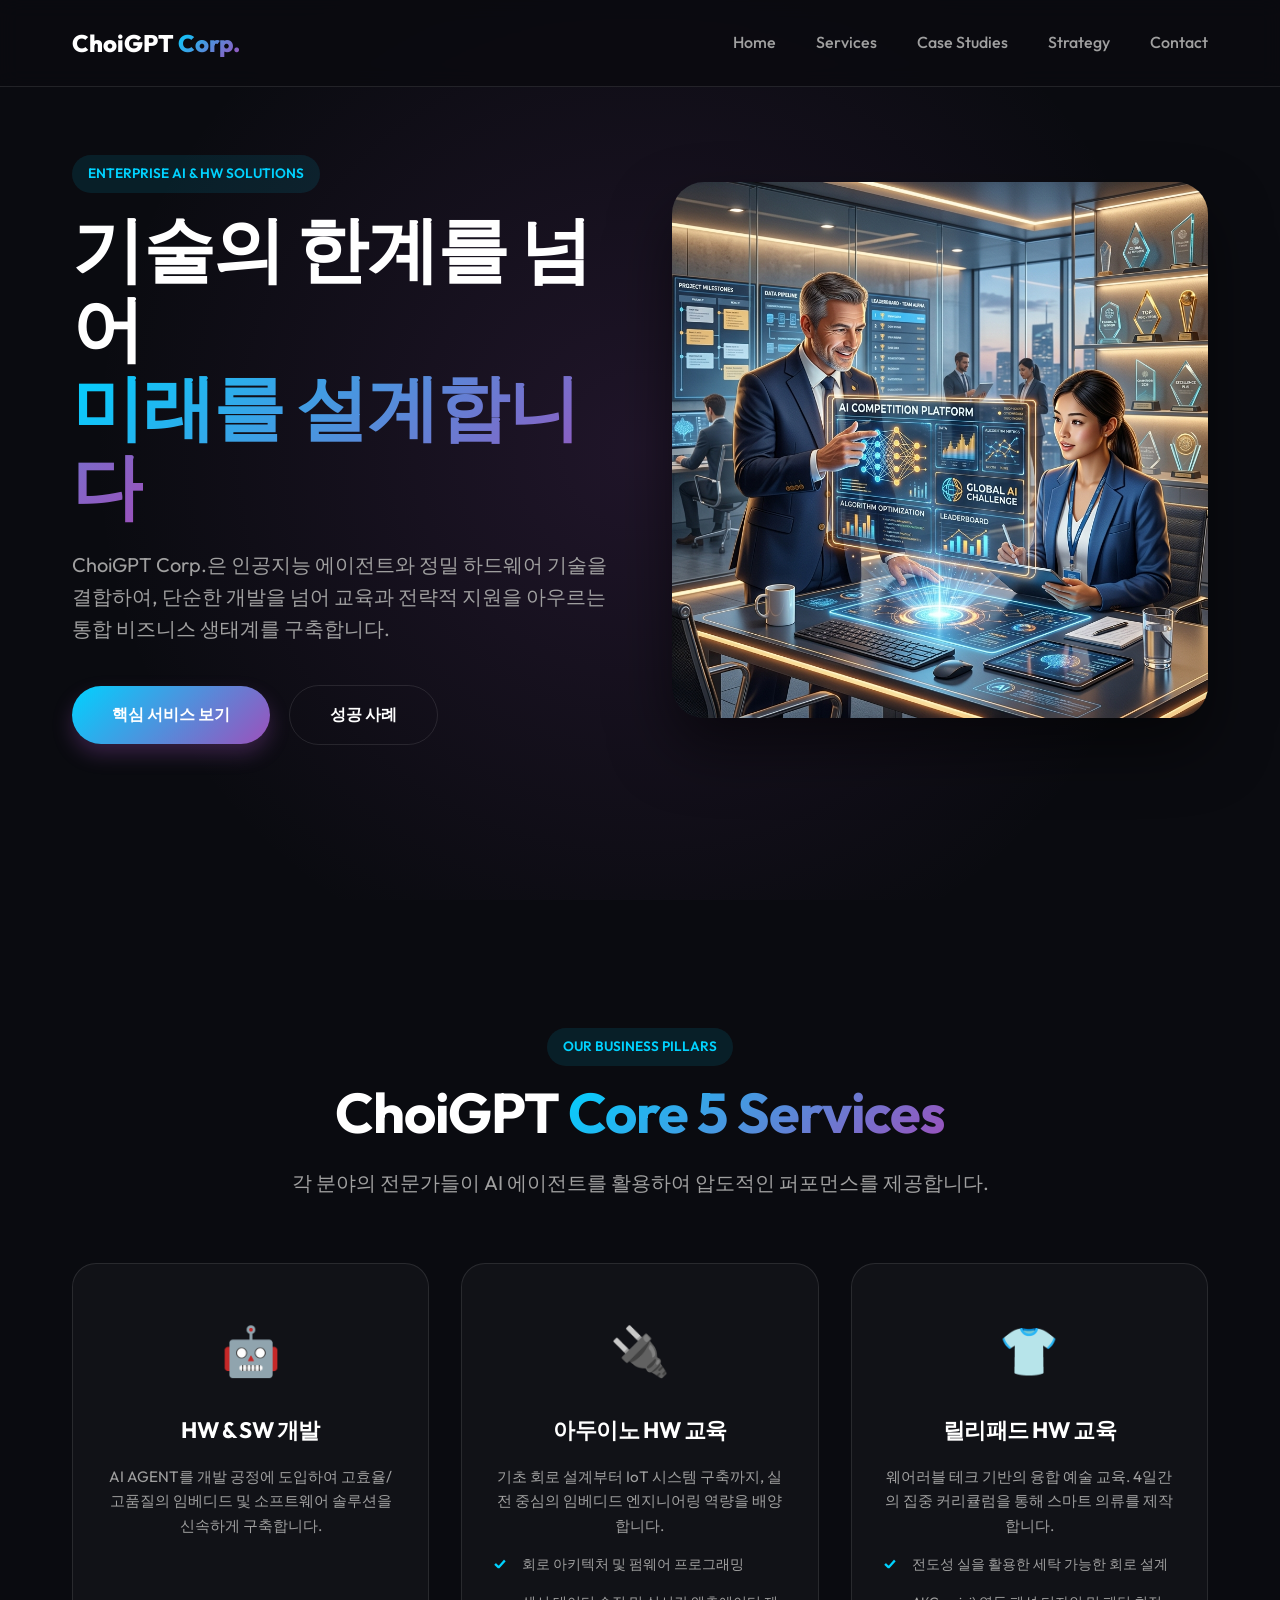
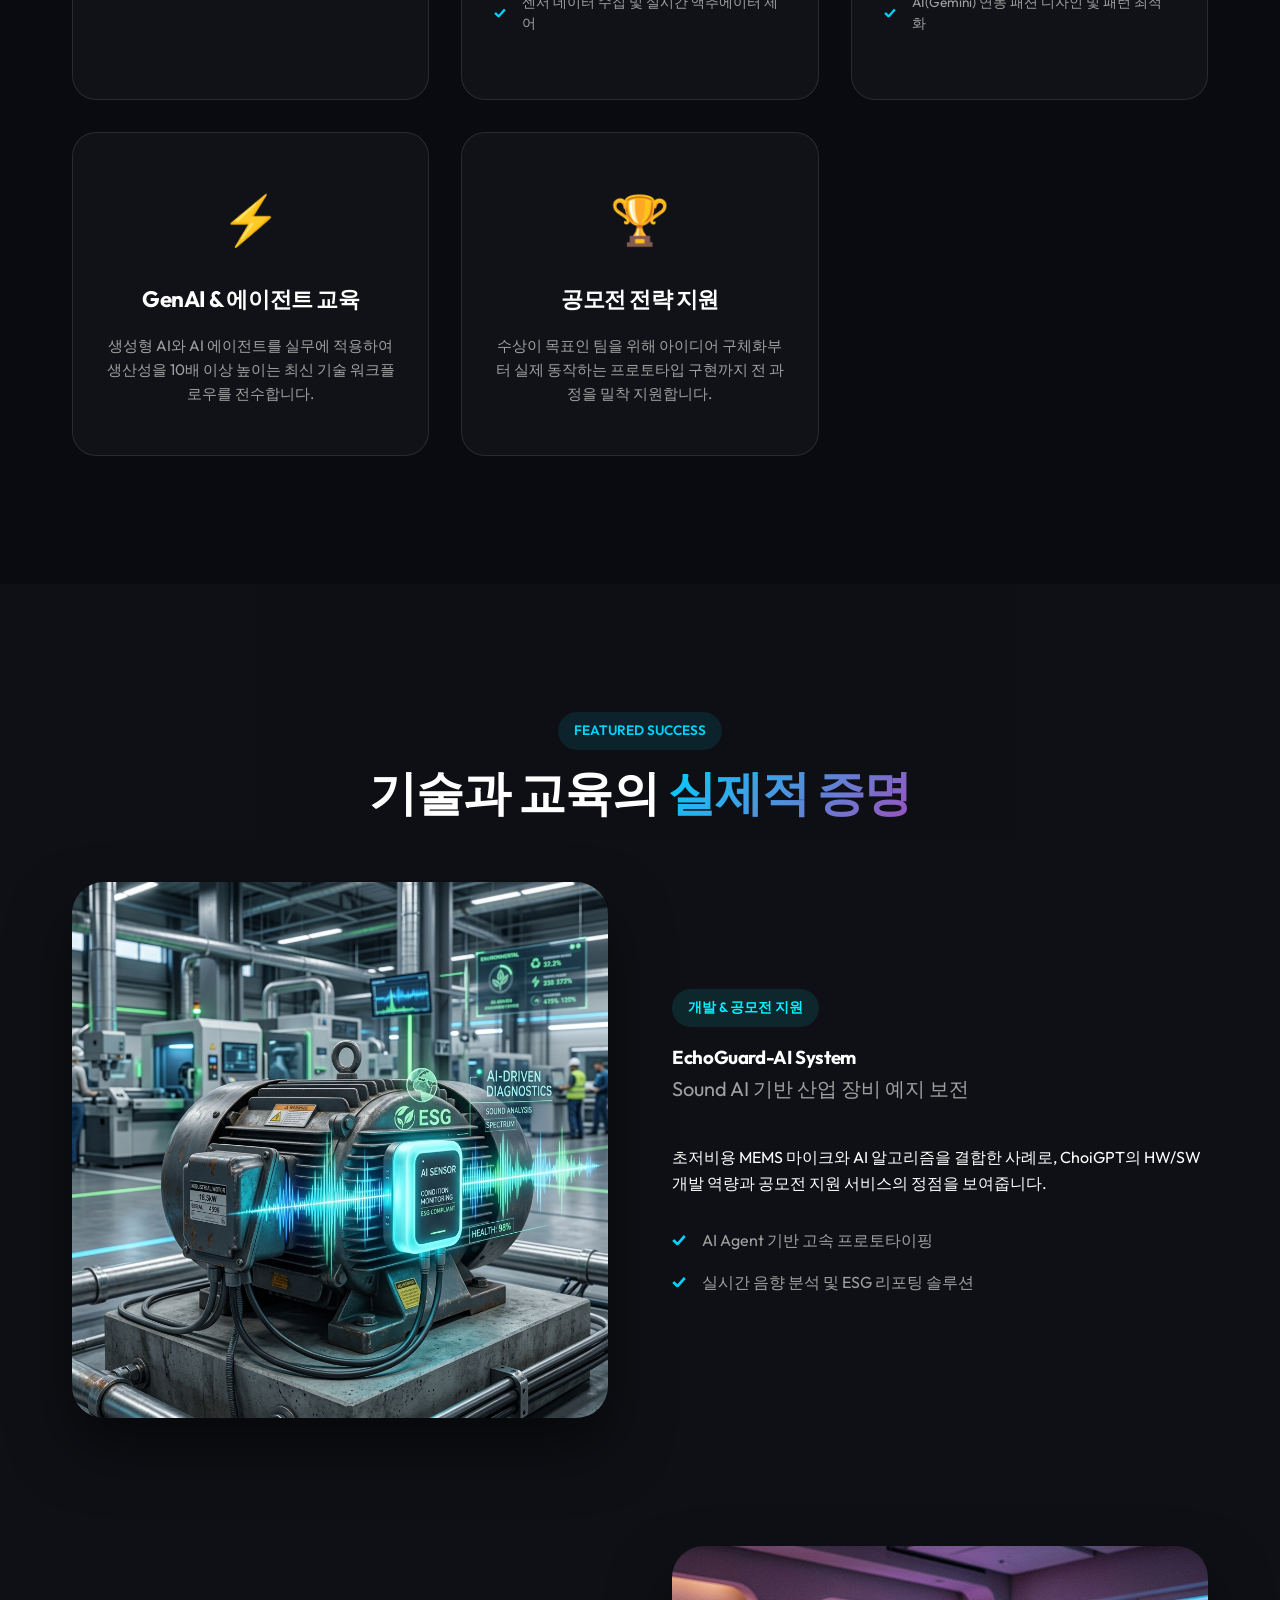
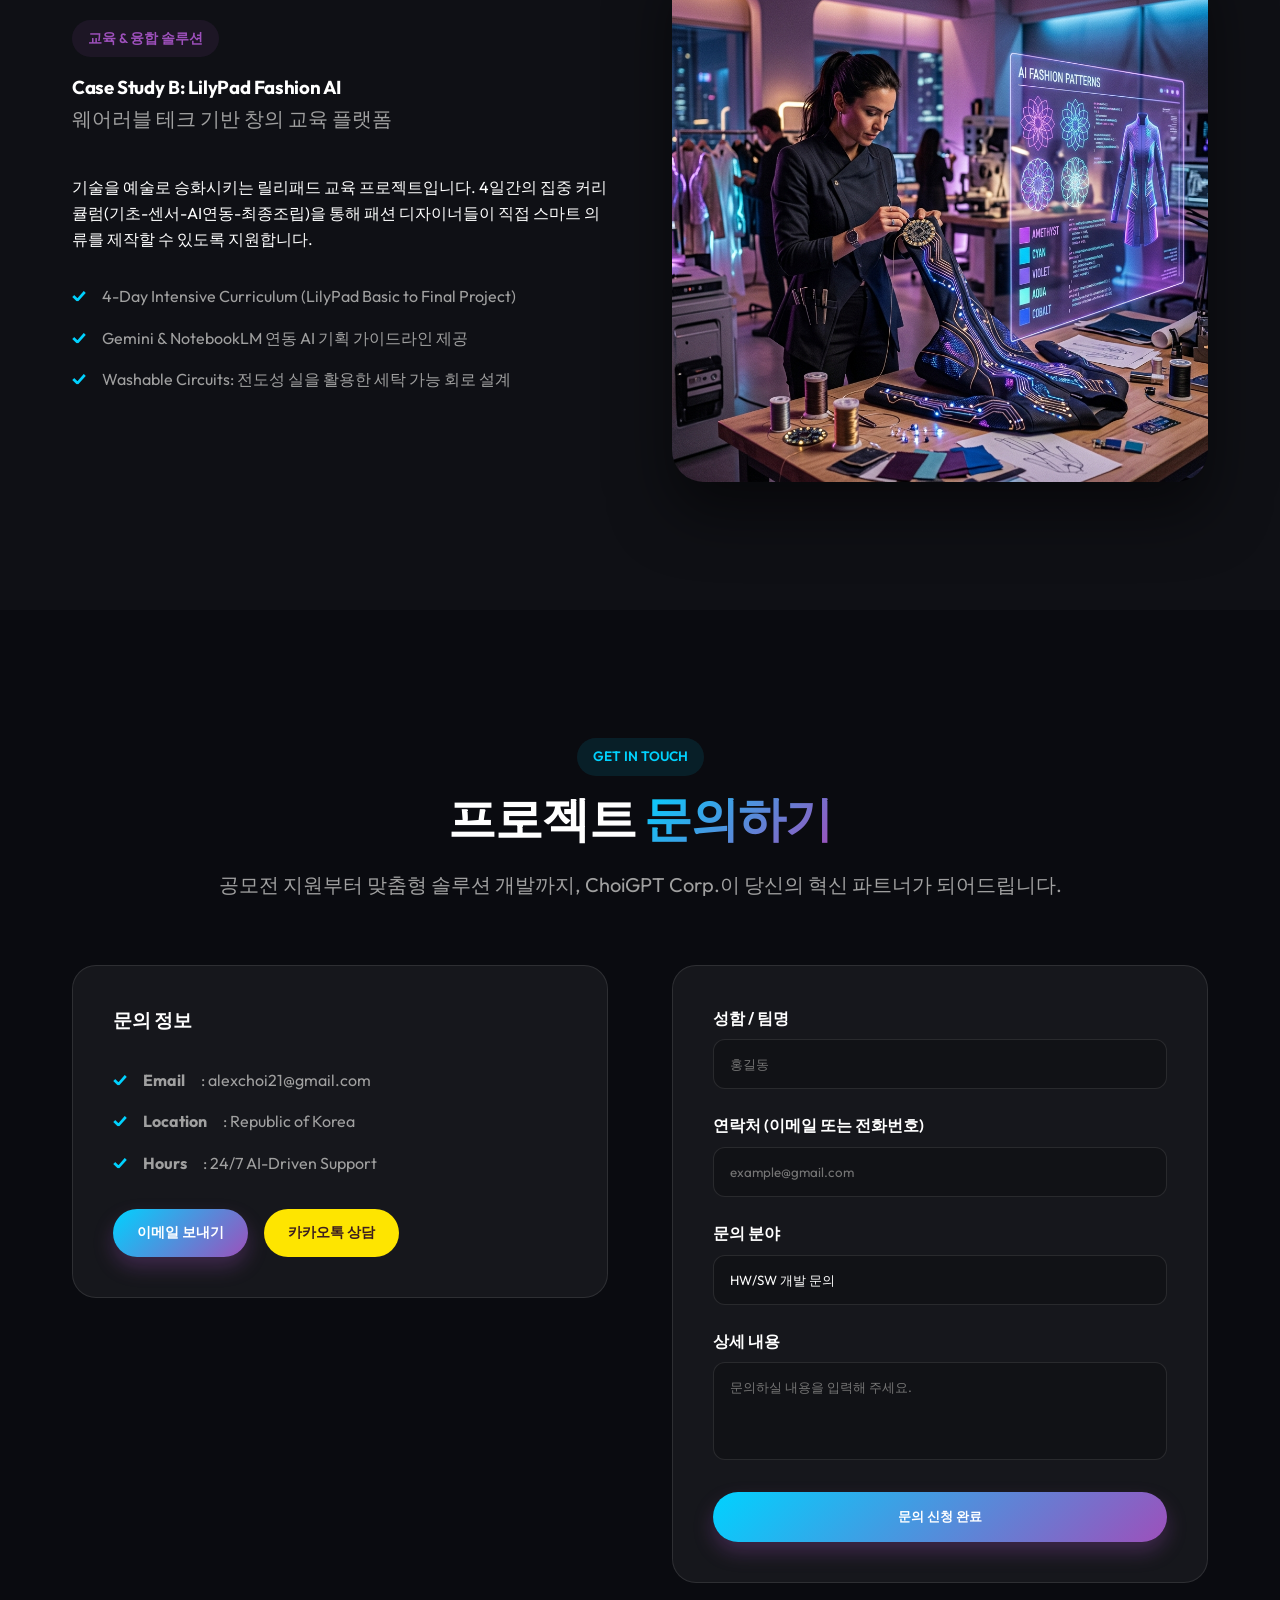
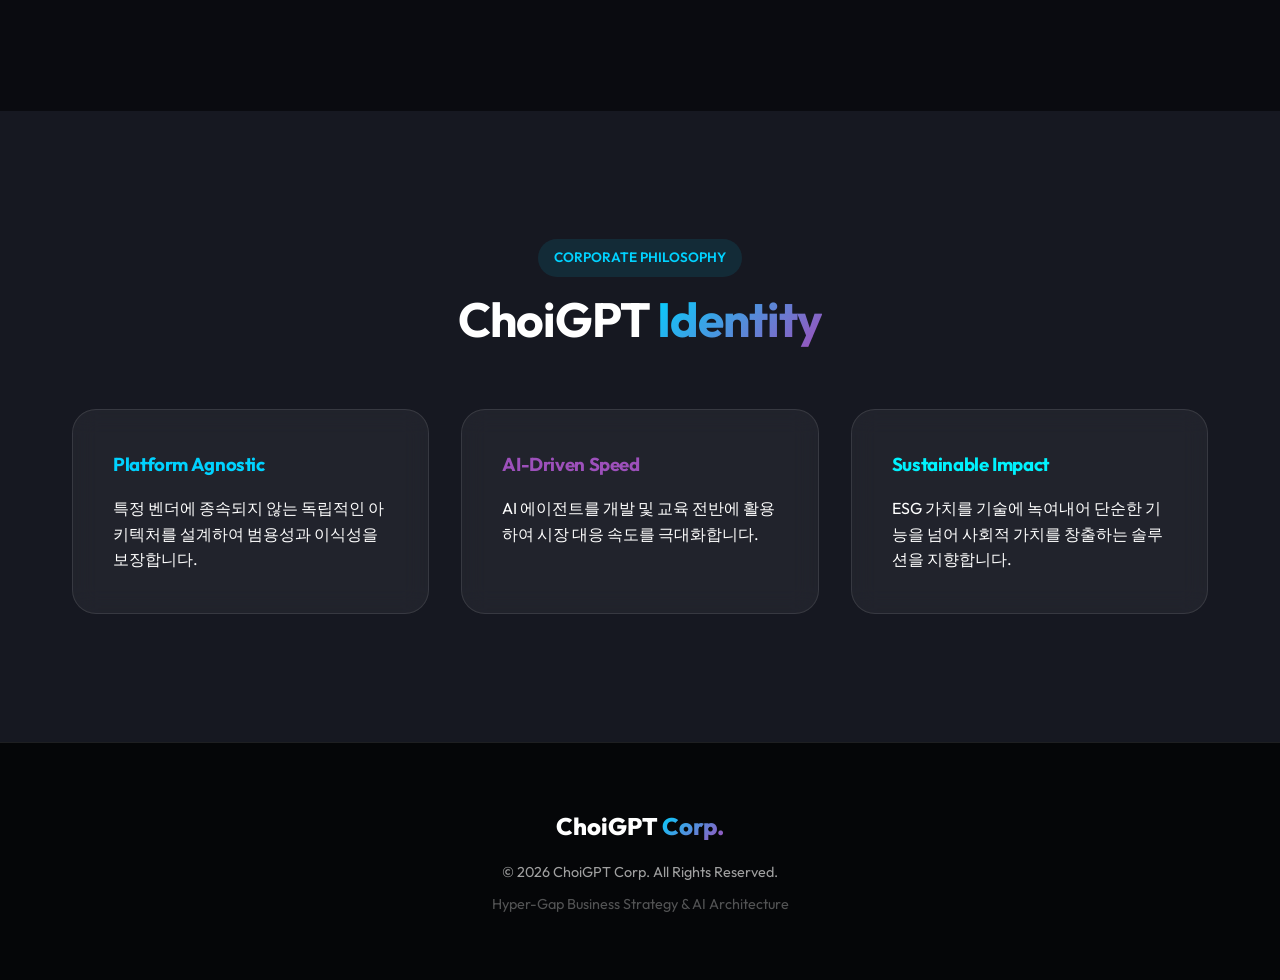
==== index.html @ 4d6caff8 "Add Contact & Inquiry section and form handling" ====
<!DOCTYPE html>
<html lang="ko">
<head>
    <meta charset="UTF-8">
    <meta name="viewport" content="width=device-width, initial-scale=1.0">
    <title>ChoiGPT Corp. | Future-Proof AI & HW Solutions</title>
    <meta name="description" content="HW/SW 개발, AI 교육, 공모전 지원까지. ChoiGPT Corp.은 AI 에이전트와 하드웨어 기술의 융합을 통해 차세대 비즈니스 솔루션을 제공합니다.">
    
    <!-- Fonts -->
    <link rel="preconnect" href="https://fonts.googleapis.com">
    <link rel="preconnect" href="https://fonts.gstatic.com" crossorigin>
    <link href="https://fonts.googleapis.com/css2?family=Inter:wght@400;600&family=Outfit:wght@400;700;800&display=swap" rel="stylesheet">
    
    <link rel="stylesheet" href="style.css">
    <style>
        /* Service Grid Overrides */
        .service-grid-5 {
            display: grid;
            grid-template-columns: repeat(3, 1fr);
            gap: 2rem;
            margin-top: 4rem;
        }
        .service-grid-5 .service-item:nth-child(4),
        .service-grid-5 .service-item:nth-child(5) {
            grid-column: span 1.5; /* Centers the last two if 3 columns */
        }
        
        @media (max-width: 968px) {
            .service-grid-5 {
                grid-template-columns: 1fr;
            }
            .service-grid-5 .service-item:nth-child(4),
            .service-grid-5 .service-item:nth-child(5) {
                grid-column: span 1;
            }
        }

        .service-item {
            position: relative;
            padding: 3rem 2rem;
            background: rgba(255, 255, 255, 0.03);
            border-radius: 24px;
            border: 1px solid var(--glass-border);
            text-align: center;
            transition: var(--transition-smooth);
            overflow: hidden;
        }

        .service-item::before {
            content: '';
            position: absolute;
            top: 0; left: 0; width: 100%; height: 100%;
            background: var(--gradient-primary);
            opacity: 0;
            transition: var(--transition-smooth);
            z-index: -1;
        }

        .service-item:hover {
            transform: translateY(-10px);
            border-color: var(--accent-blue);
        }
        
        .service-item:hover::before {
            opacity: 0.05;
        }

        .service-icon {
            font-size: 3rem;
            margin-bottom: 1.5rem;
            display: block;
        }

        .service-item h3 {
            font-size: 1.4rem;
            margin-bottom: 1rem;
            color: var(--text-main);
        }

        .service-item p {
            color: var(--text-muted);
            font-size: 0.95rem;
            line-height: 1.6;
        }
    </style>
</head>
<body>

    <nav>
        <div class="container">
            <a href="#" class="logo">ChoiGPT <span class="gradient-text">Corp.</span></a>
            <div class="nav-links">
                <a href="#hero">Home</a>
                <a href="#services">Services</a>
                <a href="#portfolio">Case Studies</a>
                <a href="#strategy">Strategy</a>
                <a href="#contact">Contact</a>
            </div>
        </div>
    </nav>

    <main>
        <!-- Hero Section -->
        <section id="hero">
            <div class="container project-grid">
                <div class="hero-content animate-up">
                    <span class="section-tag">Enterprise AI & HW Solutions</span>
                    <h1 class="hero-title">기술의 한계를 넘어<br><span class="gradient-text">미래를 설계합니다</span></h1>
                    <p class="hero-subtitle">ChoiGPT Corp.은 인공지능 에이전트와 정밀 하드웨어 기술을 결합하여, 단순한 개발을 넘어 교육과 전략적 지원을 아우르는 통합 비즈니스 생태계를 구축합니다.</p>
                    <div class="hero-actions">
                        <a href="#services" class="cta-button">핵심 서비스 보기</a>
                        <a href="#portfolio" class="cta-button" style="background: transparent; border: 1px solid var(--glass-border); box-shadow: none; margin-left: 1rem;">성공 사례</a>
                    </div>
                </div>
                <div class="project-image-container animate-up" style="animation-delay: 0.2s;">
                    <img src="service_hero.png" alt="ChoiGPT Corp. Innovation" class="project-image">
                </div>
            </div>
        </section>

        <!-- 5 Core Services Section -->
        <section id="services">
            <div class="container" style="text-align: center;">
                <span class="section-tag">Our Business Pillars</span>
                <h2 class="hero-title" style="font-size: 3.5rem;">ChoiGPT <span class="gradient-text">Core 5 Services</span></h2>
                <p class="hero-subtitle" style="margin-top: 1rem;">각 분야의 전문가들이 AI 에이전트를 활용하여 압도적인 퍼포먼스를 제공합니다.</p>
                
                <div class="service-grid-5">
                    <!-- Service 1 -->
                    <div class="service-item">
                        <span class="service-icon">🤖</span>
                        <h3>HW & SW 개발</h3>
                        <p>AI AGENT를 개발 공정에 도입하여 고효율/고품질의 임베디드 및 소프트웨어 솔루션을 신속하게 구축합니다.</p>
                    </div>
                    <!-- Service 2 -->
                    <div class="service-item">
                        <span class="service-icon">🔌</span>
                        <h3>아두이노 HW 교육</h3>
                        <p>기초 회로 설계부터 IoT 시스템 구축까지, 실전 중심의 임베디드 엔지니어링 역량을 배양합니다.</p>
                        <ul class="feature-list" style="font-size: 0.85rem; text-align: left; margin-top: 1rem;">
                            <li>회로 아키텍처 및 펌웨어 프로그래밍</li>
                            <li>센서 데이터 수집 및 실시간 액추에이터 제어</li>
                        </ul>
                    </div>
                    <!-- Service 3 -->
                    <div class="service-item">
                        <span class="service-icon">👕</span>
                        <h3>릴리패드 HW 교육</h3>
                        <p>웨어러블 테크 기반의 융합 예술 교육. 4일간의 집중 커리큘럼을 통해 스마트 의류를 제작합니다.</p>
                        <ul class="feature-list" style="font-size: 0.85rem; text-align: left; margin-top: 1rem;">
                            <li>전도성 실을 활용한 세탁 가능한 회로 설계</li>
                            <li>AI(Gemini) 연동 패션 디자인 및 패턴 최적화</li>
                        </ul>
                    </div>
                    <!-- Service 4 -->
                    <div class="service-item">
                        <span class="service-icon">⚡</span>
                        <h3>GenAI & 에이전트 교육</h3>
                        <p>생성형 AI와 AI 에이전트를 실무에 적용하여 생산성을 10배 이상 높이는 최신 기술 워크플로우를 전수합니다.</p>
                    </div>
                    <!-- Service 5 -->
                    <div class="service-item">
                        <span class="service-icon">🏆</span>
                        <h3>공모전 전략 지원</h3>
                        <p>수상이 목표인 팀을 위해 아이디어 구체화부터 실제 동작하는 프로토타입 구현까지 전 과정을 밀착 지원합니다.</p>
                    </div>
                </div>
            </div>
        </section>

        <!-- Case Studies -->
        <section id="portfolio" style="background: rgba(255,255,255,0.02);">
            <div class="container">
                <div style="text-align: center; margin-bottom: 4rem;">
                    <span class="section-tag">Featured Success</span>
                    <h2 class="hero-title" style="font-size: 3rem;">기술과 교육의 <span class="gradient-text">실제적 증명</span></h2>
                </div>

                <!-- Case 1: EchoGuard-AI -->
                <div class="project-grid" style="margin-bottom: 8rem;">
                    <div class="project-image-container">
                        <img src="echoguard.png" alt="EchoGuard-AI" class="project-image">
                    </div>
                    <div class="project-content">
                        <span class="section-tag" style="background: rgba(0, 242, 254, 0.1); color: var(--accent-green);">개발 & 공모전 지원</span>
                        <h3>EchoGuard-AI System</h3>
                        <p class="hero-subtitle">Sound AI 기반 산업 장비 예지 보전</p>
                        <p>초저비용 MEMS 마이크와 AI 알고리즘을 결합한 사례로, ChoiGPT의 HW/SW 개발 역량과 공모전 지원 서비스의 정점을 보여줍니다.</p>
                        <ul class="feature-list">
                            <li>AI Agent 기반 고속 프로토타이핑</li>
                            <li>실시간 음향 분석 및 ESG 리포팅 솔루션</li>
                        </ul>
                    </div>
                </div>

                <!-- Case 2: LilyPad Fashion AI -->
                <div class="project-grid">
                    <div class="project-content">
                        <span class="section-tag" style="background: rgba(157, 80, 187, 0.1); color: var(--accent-purple);">교육 & 융합 솔루션</span>
                        <h3>Case Study B: LilyPad Fashion AI</h3>
                        <p class="hero-subtitle">웨어러블 테크 기반 창의 교육 플랫폼</p>
                        <p>기술을 예술로 승화시키는 릴리패드 교육 프로젝트입니다. 4일간의 집중 커리큘럼(기초-센서-AI연동-최종조립)을 통해 패션 디자이너들이 직접 스마트 의류를 제작할 수 있도록 지원합니다.</p>
                        <ul class="feature-list">
                            <li>4-Day Intensive Curriculum (LilyPad Basic to Final Project)</li>
                            <li>Gemini & NotebookLM 연동 AI 기획 가이드라인 제공</li>
                            <li>Washable Circuits: 전도성 실을 활용한 세탁 가능 회로 설계</li>
                        </ul>
                    </div>
                    <div class="project-image-container">
                        <img src="lilypad.png" alt="LilyPad Fashion AI" class="project-image">
                    </div>
                </div>
            </div>
        </section>

        <!-- Contact Section -->
        <section id="contact">
            <div class="container">
                <div style="text-align: center; margin-bottom: 4rem;">
                    <span class="section-tag">Get In Touch</span>
                    <h2 class="hero-title" style="font-size: 3rem;">프로젝트 <span class="gradient-text">문의하기</span></h2>
                    <p class="hero-subtitle">공모전 지원부터 맞춤형 솔루션 개발까지, ChoiGPT Corp.이 당신의 혁신 파트너가 되어드립니다.</p>
                </div>

                <div class="project-grid" style="align-items: start;">
                    <div class="glass-card">
                        <h3 style="margin-bottom: 2rem;">문의 정보</h3>
                        <ul class="feature-list" style="margin-top: 0;">
                            <li><strong>Email</strong>: alexchoi21@gmail.com</li>
                            <li><strong>Location</strong>: Republic of Korea</li>
                            <li><strong>Hours</strong>: 24/7 AI-Driven Support</li>
                        </ul>
                        <div style="margin-top: 2rem; display: flex; gap: 1rem; flex-wrap: wrap;">
                            <a href="mailto:alexchoi21@gmail.com" class="cta-button" style="padding: 0.8rem 1.5rem; font-size: 0.9rem;">이메일 보내기</a>
                            <a href="https://open.kakao.com/o/sChoiGPT" target="_blank" class="cta-button" style="padding: 0.8rem 1.5rem; font-size: 0.9rem; background: #fee500; color: #3c1e1e; box-shadow: none;">카카오톡 상담</a>
                        </div>
                    </div>

                    <div class="glass-card">
                        <form id="inquiry-form">
                            <div style="margin-bottom: 1.5rem;">
                                <label style="display: block; margin-bottom: 0.5rem; font-weight: 600;">성함 / 팀명</label>
                                <input type="text" placeholder="홍길동" style="width: 100%; padding: 1rem; border-radius: 12px; border: 1px solid var(--glass-border); background: rgba(0,0,0,0.2); color: white; outline: none;" required>
                            </div>
                            <div style="margin-bottom: 1.5rem;">
                                <label style="display: block; margin-bottom: 0.5rem; font-weight: 600;">연락처 (이메일 또는 전화번호)</label>
                                <input type="text" placeholder="example@gmail.com" style="width: 100%; padding: 1rem; border-radius: 12px; border: 1px solid var(--glass-border); background: rgba(0,0,0,0.2); color: white; outline: none;" required>
                            </div>
                            <div style="margin-bottom: 1.5rem;">
                                <label style="display: block; margin-bottom: 0.5rem; font-weight: 600;">문의 분야</label>
                                <select style="width: 100%; padding: 1rem; border-radius: 12px; border: 1px solid var(--glass-border); background: rgba(0,0,0,0.2); color: white; outline: none; appearance: none;">
                                    <option value="dev">HW/SW 개발 문의</option>
                                    <option value="edu">교육 프로그램 문의</option>
                                    <option value="contest">공모전 전략 지원 문의</option>
                                    <option value="other">기타 비즈니스 협업</option>
                                </select>
                            </div>
                            <div style="margin-bottom: 1.5rem;">
                                <label style="display: block; margin-bottom: 0.5rem; font-weight: 600;">상세 내용</label>
                                <textarea rows="4" placeholder="문의하실 내용을 입력해 주세요." style="width: 100%; padding: 1rem; border-radius: 12px; border: 1px solid var(--glass-border); background: rgba(0,0,0,0.2); color: white; outline: none; resize: none;" required></textarea>
                            </div>
                            <button type="submit" class="cta-button" style="width: 100%; border: none; cursor: pointer;">문의 신청 완료</button>
                        </form>
                        <div id="form-success" style="display: none; text-align: center; padding: 2rem;">
                            <h3 class="gradient-text">문의가 성공적으로 전달되었습니다!</h3>
                            <p style="margin-top: 1rem;">ChoiGPT 전략팀에서 신속하게 검토 후 연락드리겠습니다.</p>
                        </div>
                    </div>
                </div>
            </div>
        </section>

        <!-- Strategy Section -->
        <section id="strategy">
            <div class="container">
                <div style="text-align: center; margin-bottom: 4rem;">
                    <span class="section-tag">Corporate Philosophy</span>
                    <h2 class="hero-title" style="font-size: 3rem;">ChoiGPT <span class="gradient-text">Identity</span></h2>
                </div>
                <div class="strategy-grid">
                    <div class="glass-card">
                        <h3 style="margin-bottom: 1rem; color: var(--accent-blue);">Platform Agnostic</h3>
                        <p>특정 벤더에 종속되지 않는 독립적인 아키텍처를 설계하여 범용성과 이식성을 보장합니다.</p>
                    </div>
                    <div class="glass-card">
                        <h3 style="margin-bottom: 1rem; color: var(--accent-purple);">AI-Driven Speed</h3>
                        <p>AI 에이전트를 개발 및 교육 전반에 활용하여 시장 대응 속도를 극대화합니다.</p>
                    </div>
                    <div class="glass-card">
                        <h3 style="margin-bottom: 1rem; color: var(--accent-green);">Sustainable Impact</h3>
                        <p>ESG 가치를 기술에 녹여내어 단순한 기능을 넘어 사회적 가치를 창출하는 솔루션을 지향합니다.</p>
                    </div>
                </div>
            </div>
        </section>
    </main>

    <footer>
        <div class="container">
            <div class="footer-logo">ChoiGPT <span class="gradient-text">Corp.</span></div>
            <p class="footer-text">© 2026 ChoiGPT Corp. All Rights Reserved.</p>
            <p class="footer-text" style="margin-top: 0.5rem; opacity: 0.5;">Hyper-Gap Business Strategy & AI Architecture</p>
        </div>
    </footer>

    <script src="script.js"></script>
</body>
</html>
---- style.css ----
/* Design System & Root Variables */
:root {
    --primary-bg: #0a0b10;
    --secondary-bg: #161821;
    --accent-blue: #00d2ff;
    --accent-purple: #9d50bb;
    --accent-green: #00f2fe;
    --text-main: #ffffff;
    --text-muted: #a0a0a0;
    --glass-bg: rgba(255, 255, 255, 0.05);
    --glass-border: rgba(255, 255, 255, 0.1);
    --gradient-primary: linear-gradient(135deg, var(--accent-blue), var(--accent-purple));
    --transition-smooth: all 0.4s cubic-bezier(0.165, 0.84, 0.44, 1);
}

* {
    margin: 0;
    padding: 0;
    box-sizing: border-box;
    font-family: 'Outfit', 'Inter', -apple-system, BlinkMacSystemFont, sans-serif;
}

body {
    background-color: var(--primary-bg);
    color: var(--text-main);
    overflow-x: hidden;
    line-height: 1.6;
}

/* Typography */
h1, h2, h3 {
    font-weight: 700;
    letter-spacing: -0.02em;
}

.gradient-text {
    background: var(--gradient-primary);
    -webkit-background-clip: text;
    -webkit-text-fill-color: transparent;
}

/* Layout Utilities */
.container {
    max-width: 1200px;
    margin: 0 auto;
    padding: 0 2rem;
}

section {
    padding: 8rem 0;
    position: relative;
}

/* Glassmorphism Components */
.glass-card {
    background: var(--glass-bg);
    backdrop-filter: blur(12px);
    border: 1px solid var(--glass-border);
    border-radius: 24px;
    padding: 2.5rem;
    transition: var(--transition-smooth);
}

.glass-card:hover {
    transform: translateY(-10px);
    border-color: rgba(255, 255, 255, 0.2);
    box-shadow: 0 20px 40px rgba(0, 0, 0, 0.4);
}

/* Navbar */
nav {
    position: fixed;
    top: 0;
    width: 100%;
    padding: 1.5rem 0;
    z-index: 1000;
    background: rgba(10, 11, 16, 0.8);
    backdrop-filter: blur(10px);
    border-bottom: 1px solid var(--glass-border);
}

nav .container {
    display: flex;
    justify-content: space-between;
    align-items: center;
}

.logo {
    font-size: 1.5rem;
    font-weight: 800;
    text-decoration: none;
    color: var(--text-main);
}

.nav-links {
    display: flex;
    gap: 2.5rem;
}

.nav-links a {
    text-decoration: none;
    color: var(--text-muted);
    font-weight: 500;
    transition: var(--transition-smooth);
}

.nav-links a:hover {
    color: var(--text-main);
}

/* Hero Section */
#hero {
    height: 100vh;
    display: flex;
    align-items: center;
    background: radial-gradient(circle at 50% 50%, rgba(157, 80, 187, 0.15), transparent 70%);
}

.hero-content {
    max-width: 800px;
}

.hero-title {
    font-size: 4.5rem;
    line-height: 1.1;
    margin-bottom: 1.5rem;
}

.hero-subtitle {
    font-size: 1.25rem;
    color: var(--text-muted);
    margin-bottom: 2.5rem;
}

.cta-button {
    display: inline-block;
    padding: 1rem 2.5rem;
    background: var(--gradient-primary);
    color: white;
    text-decoration: none;
    border-radius: 50px;
    font-weight: 600;
    transition: var(--transition-smooth);
    box-shadow: 0 10px 20px rgba(157, 80, 187, 0.3);
}

.cta-button:hover {
    transform: scale(1.05);
    box-shadow: 0 15px 30px rgba(157, 80, 187, 0.5);
}

/* Project Sections */
.section-tag {
    display: inline-block;
    padding: 0.5rem 1rem;
    background: rgba(0, 210, 255, 0.1);
    color: var(--accent-blue);
    border-radius: 50px;
    font-size: 0.85rem;
    font-weight: 600;
    margin-bottom: 1rem;
    text-transform: uppercase;
}

.project-grid {
    display: grid;
    grid-template-columns: 1fr 1fr;
    gap: 4rem;
    align-items: center;
}

.project-image-container {
    position: relative;
    border-radius: 32px;
    overflow: hidden;
    box-shadow: 0 30px 60px rgba(0,0,0,0.5);
}

.project-image {
    width: 100%;
    height: auto;
    display: block;
    transition: var(--transition-smooth);
}

.project-image-container:hover .project-image {
    transform: scale(1.05);
}

.feature-list {
    list-style: none;
    margin-top: 2rem;
}

.feature-list li {
    display: flex;
    align-items: center;
    gap: 1rem;
    margin-bottom: 1rem;
    color: var(--text-muted);
}

.feature-list li::before {
    content: "✓";
    color: var(--accent-blue);
    font-weight: 900;
}

/* Strategy Section */
#strategy {
    background: var(--secondary-bg);
}

.strategy-grid {
    display: grid;
    grid-template-columns: repeat(auto-fit, minmax(300px, 1fr));
    gap: 2rem;
}

/* Footer */
footer {
    padding: 4rem 0;
    border-top: 1px solid var(--glass-border);
    text-align: center;
    background: #050608;
}

.footer-logo {
    font-size: 1.5rem;
    font-weight: 800;
    margin-bottom: 1rem;
}

.footer-text {
    color: var(--text-muted);
    font-size: 0.9rem;
}

/* Animations */
@keyframes fadeInUp {
    from {
        opacity: 0;
        transform: translateY(30px);
    }
    to {
        opacity: 1;
        transform: translateY(0);
    }
}

.animate-up {
    animation: fadeInUp 0.8s ease-out forwards;
}

/* Responsive */
@media (max-width: 968px) {
    .project-grid {
        grid-template-columns: 1fr;
        gap: 2rem;
    }
    
    .hero-title {
        font-size: 3rem;
    }
    
    .nav-links {
        display: none;
    }
}
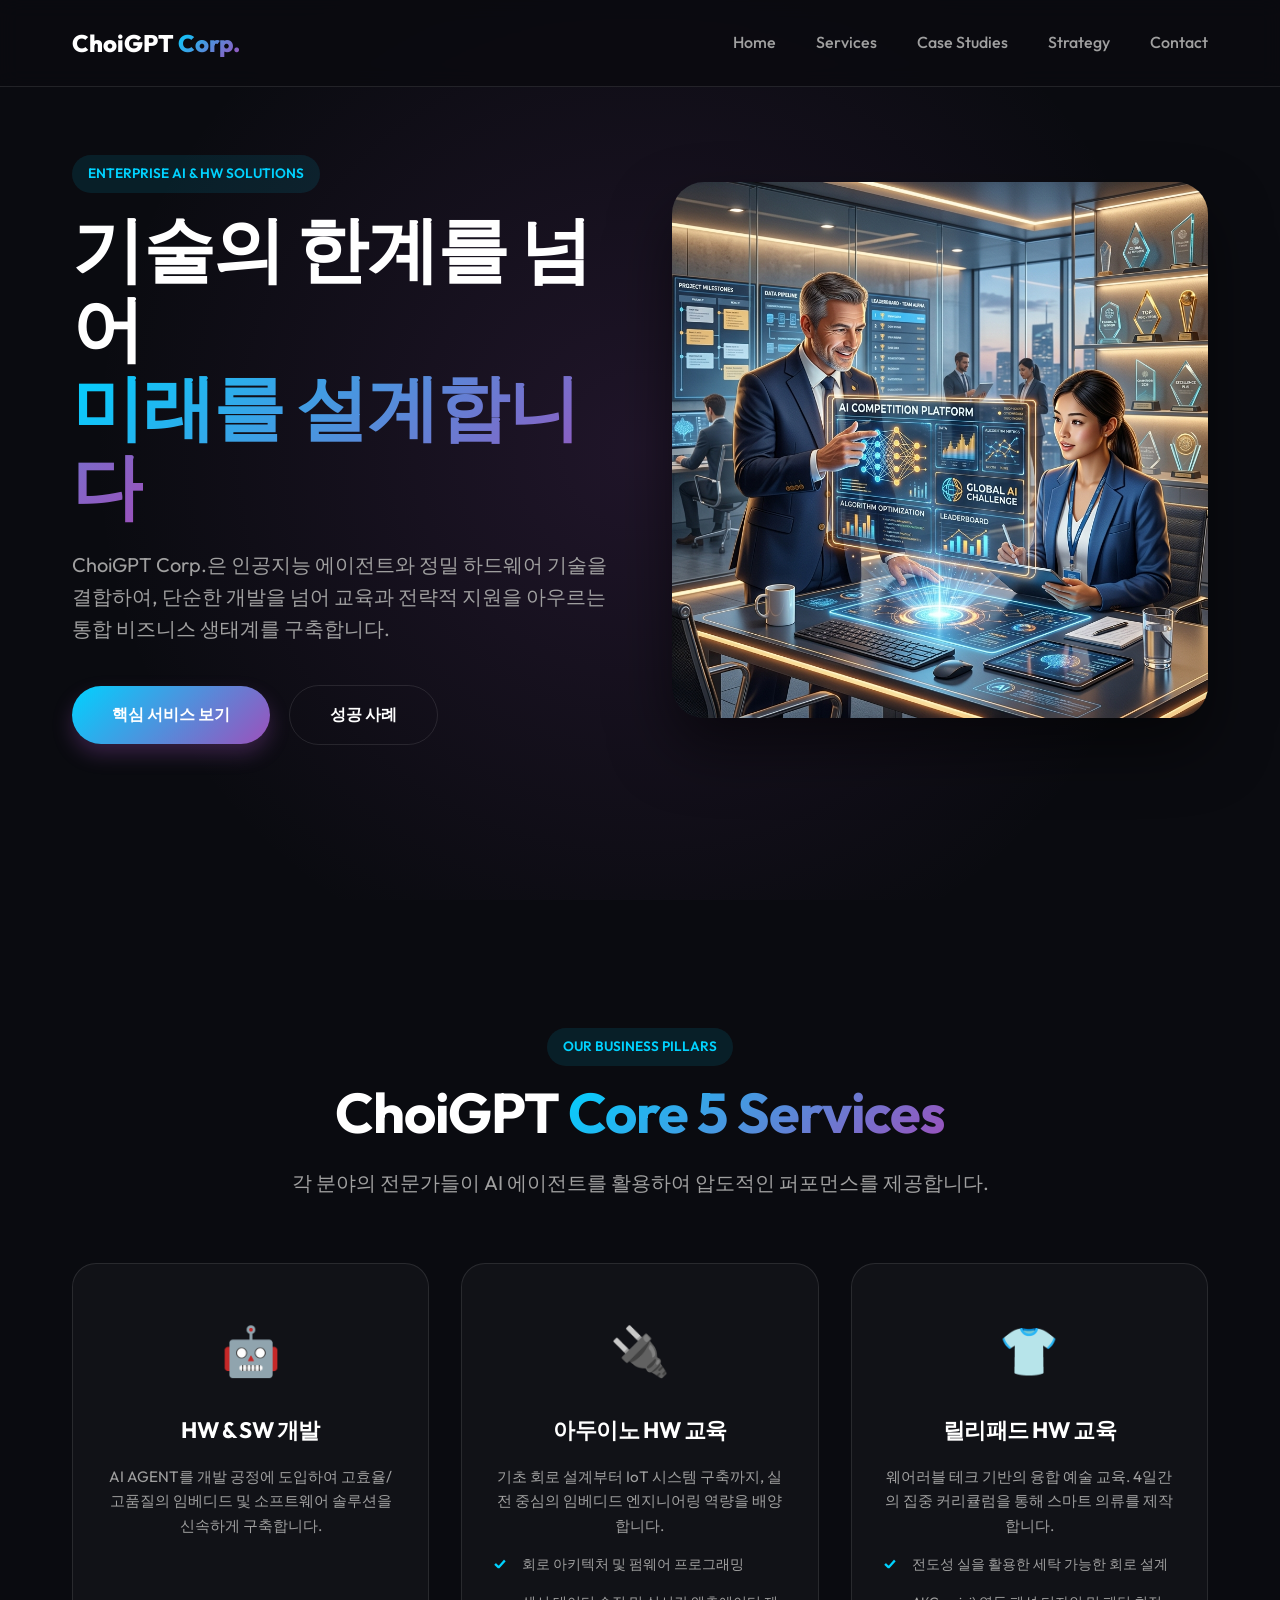
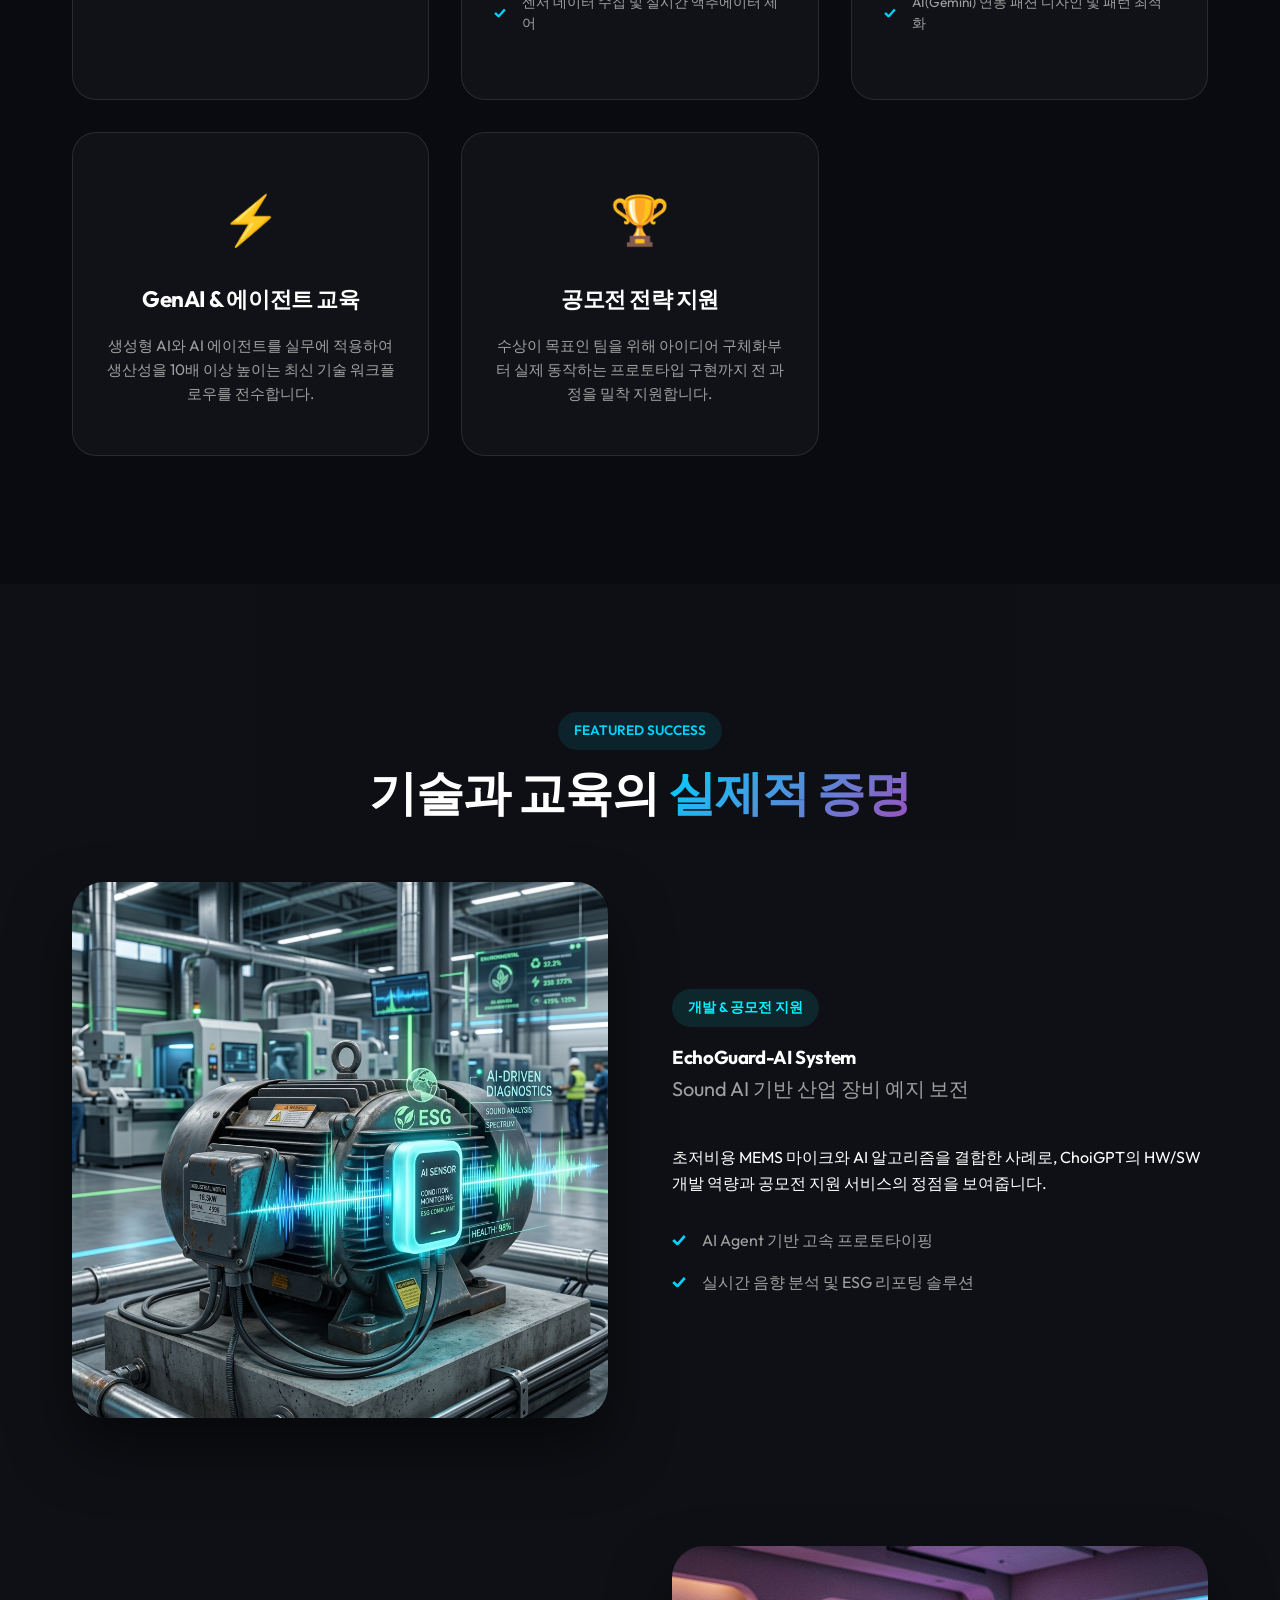
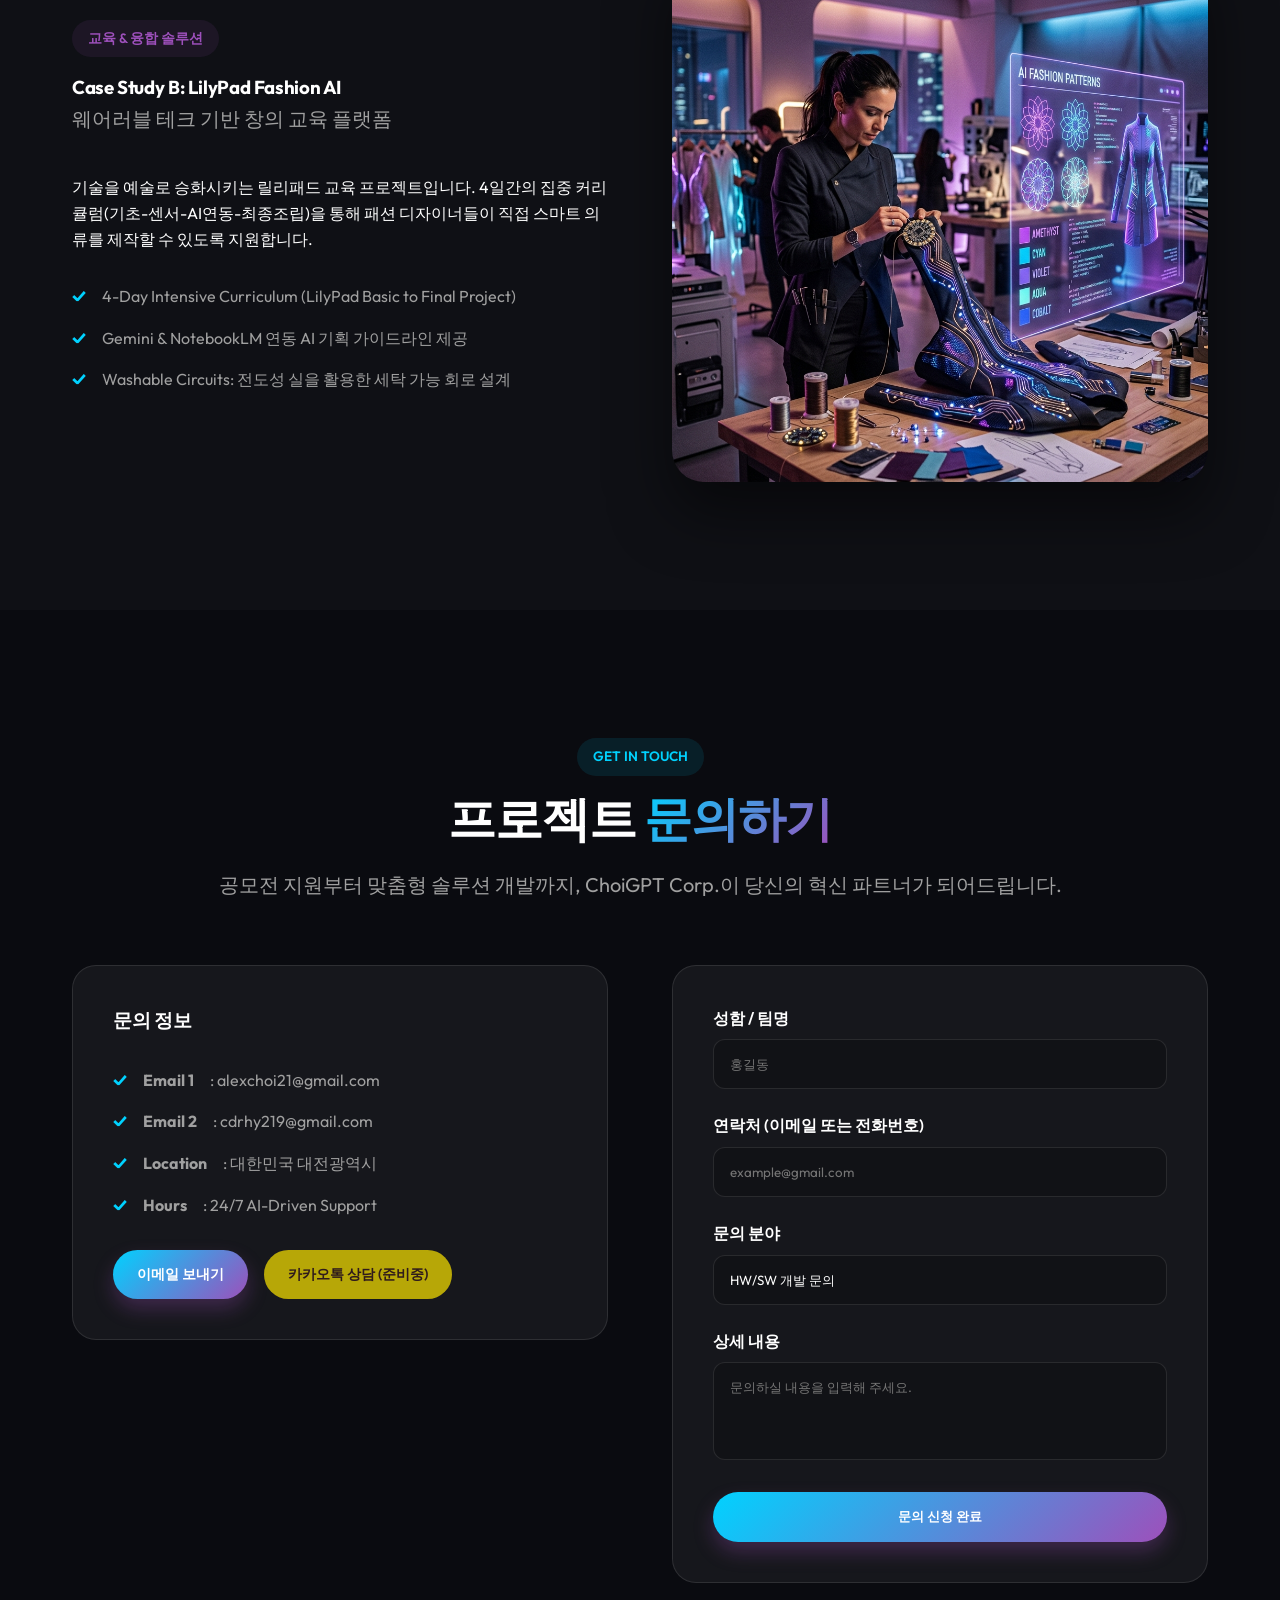
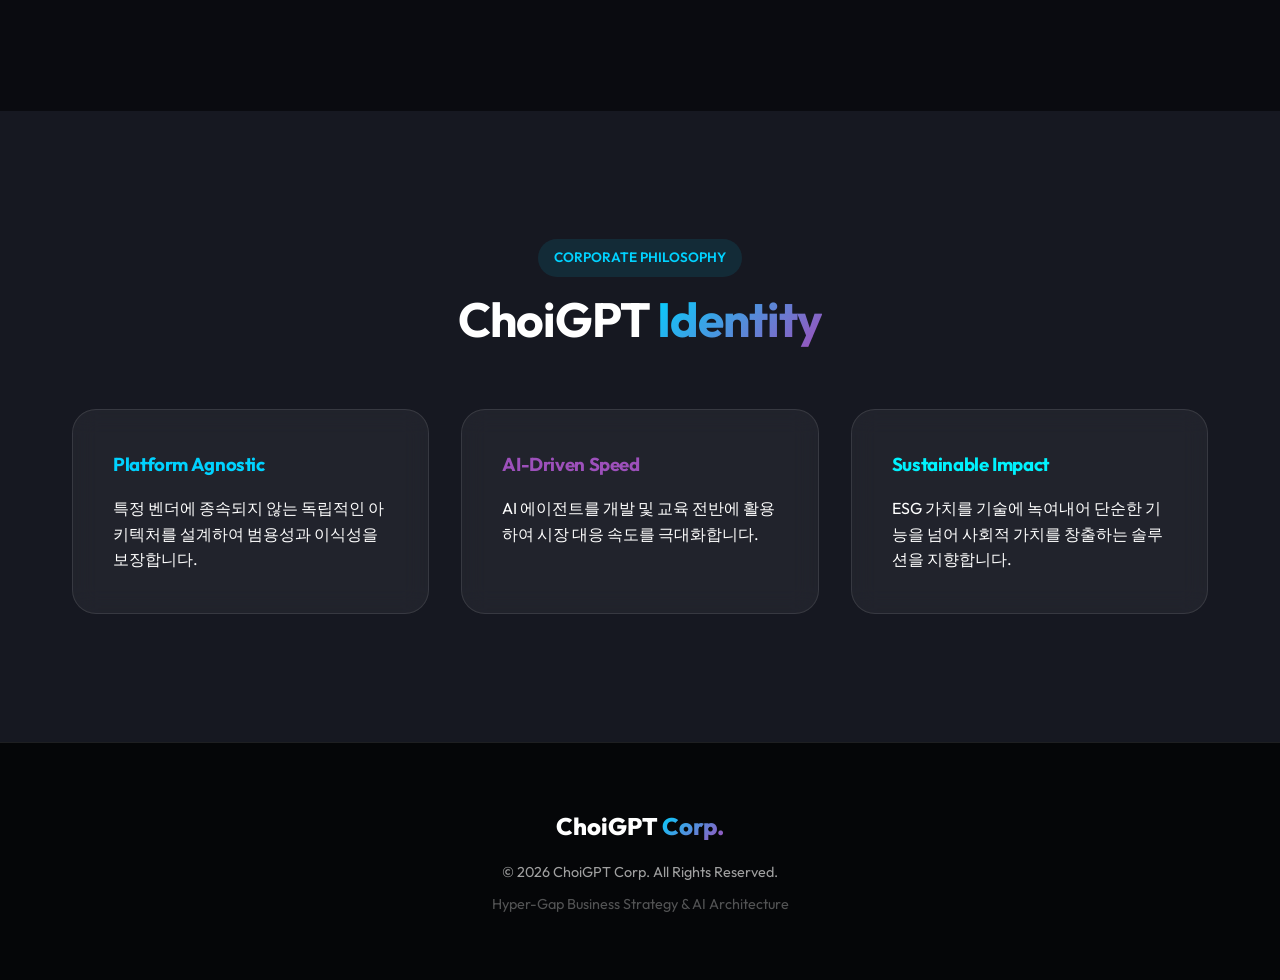
==== commit 9d9c10cc: "Update contact info: Emails and Location (Daejeon)" ====
--- a/index.html
+++ b/index.html
@@ -226,13 +226,14 @@
                     <div class="glass-card">
                         <h3 style="margin-bottom: 2rem;">문의 정보</h3>
                         <ul class="feature-list" style="margin-top: 0;">
-                            <li><strong>Email</strong>: alexchoi21@gmail.com</li>
-                            <li><strong>Location</strong>: Republic of Korea</li>
+                            <li><strong>Email 1</strong>: alexchoi21@gmail.com</li>
+                            <li><strong>Email 2</strong>: cdrhy219@gmail.com</li>
+                            <li><strong>Location</strong>: 대한민국 대전광역시</li>
                             <li><strong>Hours</strong>: 24/7 AI-Driven Support</li>
                         </ul>
                         <div style="margin-top: 2rem; display: flex; gap: 1rem; flex-wrap: wrap;">
                             <a href="mailto:alexchoi21@gmail.com" class="cta-button" style="padding: 0.8rem 1.5rem; font-size: 0.9rem;">이메일 보내기</a>
-                            <a href="https://open.kakao.com/o/sChoiGPT" target="_blank" class="cta-button" style="padding: 0.8rem 1.5rem; font-size: 0.9rem; background: #fee500; color: #3c1e1e; box-shadow: none;">카카오톡 상담</a>
+                            <a href="#" class="cta-button" style="padding: 0.8rem 1.5rem; font-size: 0.9rem; background: #fee500; color: #3c1e1e; box-shadow: none; opacity: 0.7;">카카오톡 상담 (준비중)</a>
                         </div>
                     </div>
 
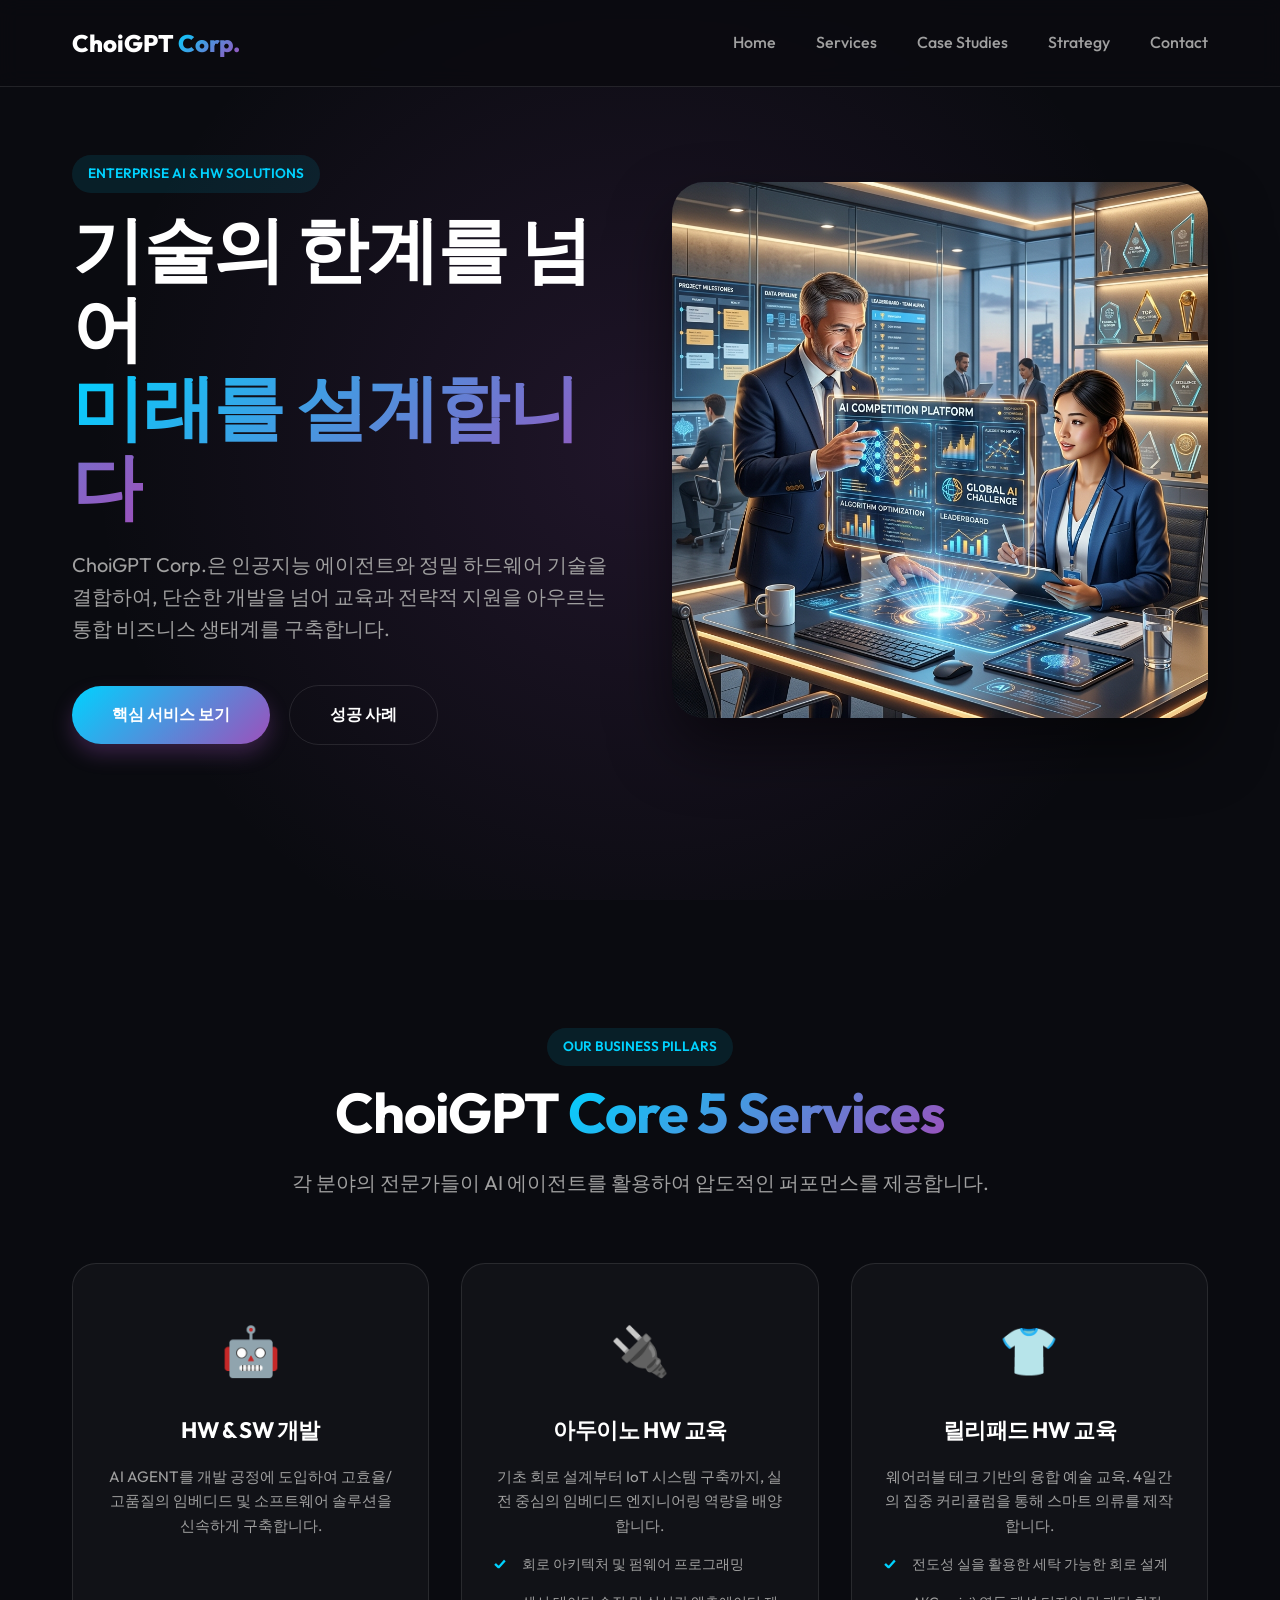
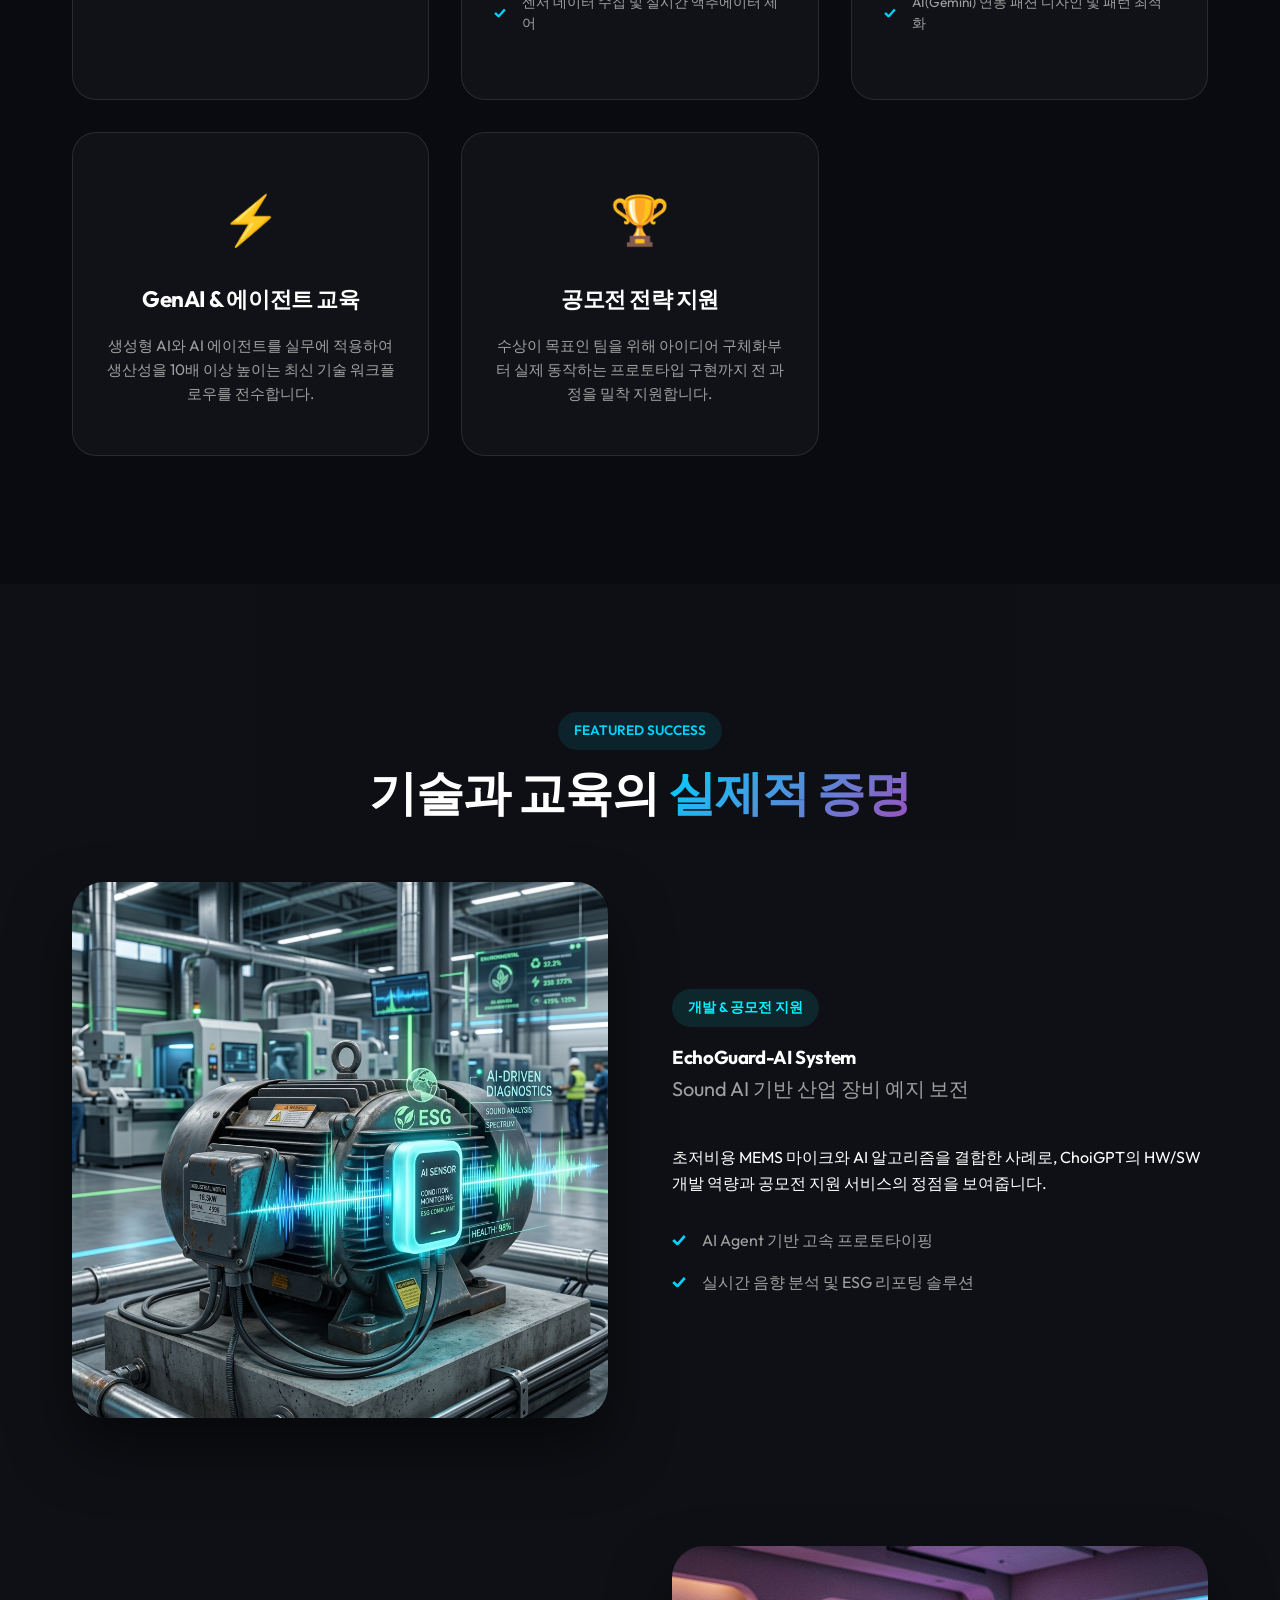
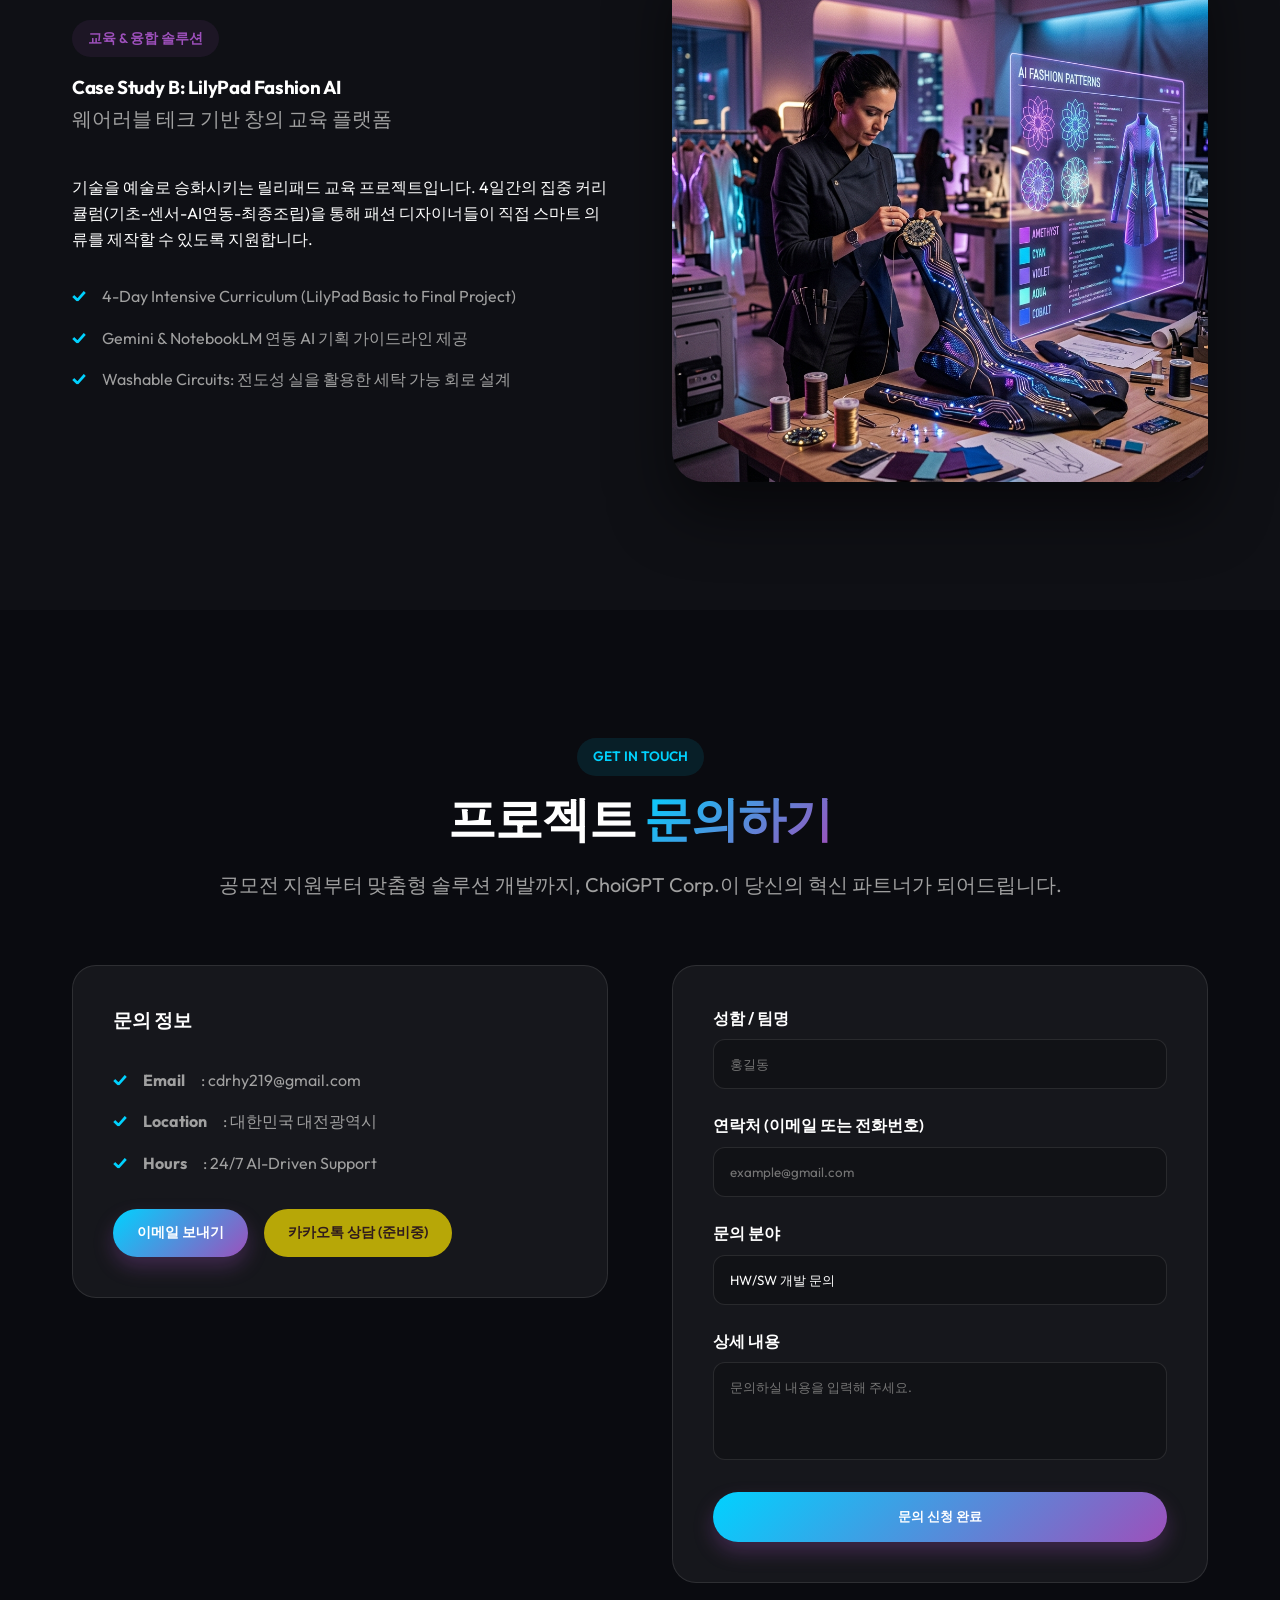
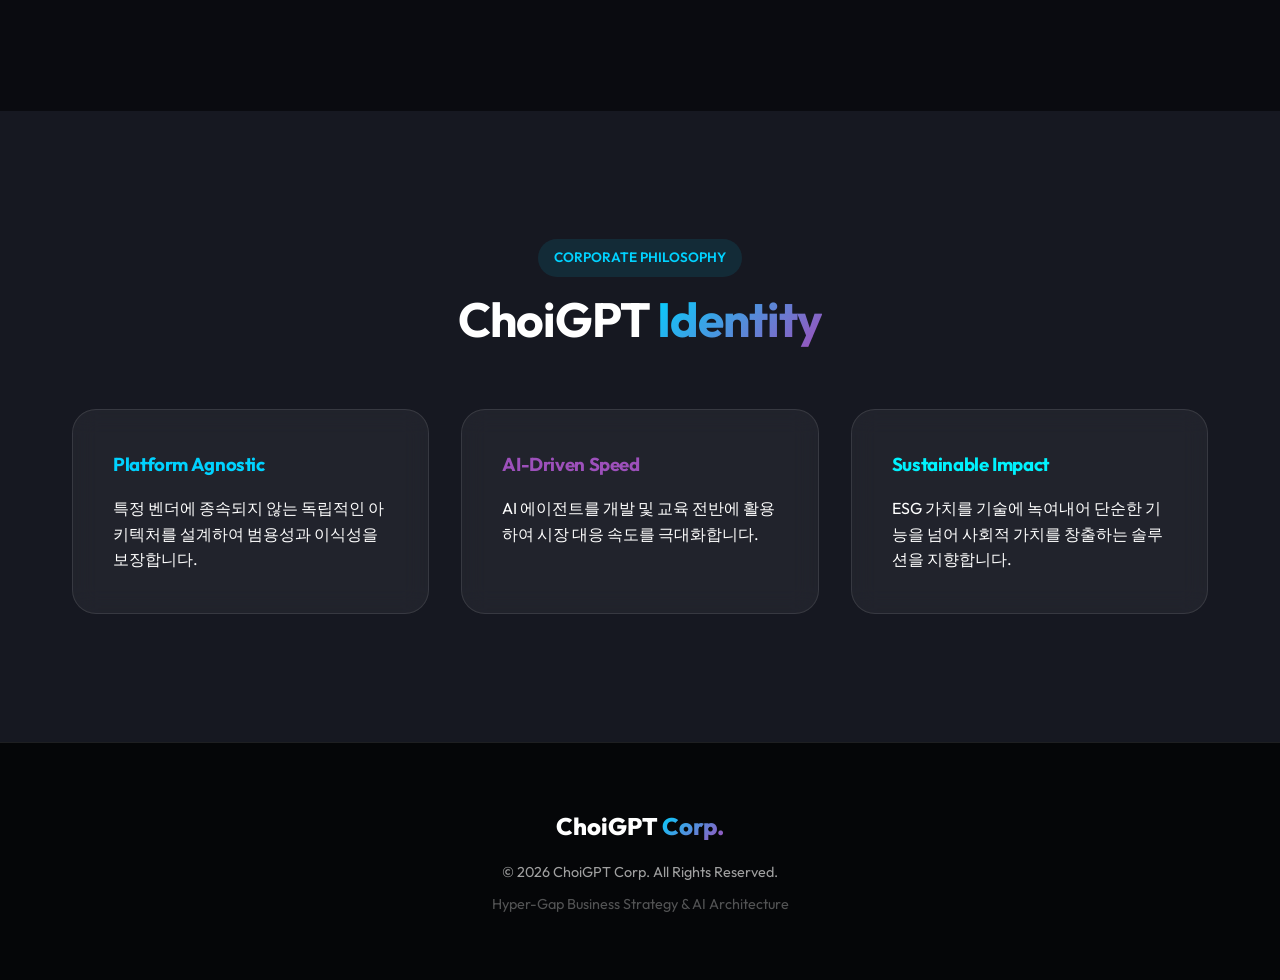
==== commit beac2055: "Update contact email to cdrhy219@gmail.com" ====
--- a/index.html
+++ b/index.html
@@ -226,13 +226,12 @@
                     <div class="glass-card">
                         <h3 style="margin-bottom: 2rem;">문의 정보</h3>
                         <ul class="feature-list" style="margin-top: 0;">
-                            <li><strong>Email 1</strong>: alexchoi21@gmail.com</li>
-                            <li><strong>Email 2</strong>: cdrhy219@gmail.com</li>
+                            <li><strong>Email</strong>: cdrhy219@gmail.com</li>
                             <li><strong>Location</strong>: 대한민국 대전광역시</li>
                             <li><strong>Hours</strong>: 24/7 AI-Driven Support</li>
                         </ul>
                         <div style="margin-top: 2rem; display: flex; gap: 1rem; flex-wrap: wrap;">
-                            <a href="mailto:alexchoi21@gmail.com" class="cta-button" style="padding: 0.8rem 1.5rem; font-size: 0.9rem;">이메일 보내기</a>
+                            <a href="mailto:cdrhy219@gmail.com" class="cta-button" style="padding: 0.8rem 1.5rem; font-size: 0.9rem;">이메일 보내기</a>
                             <a href="#" class="cta-button" style="padding: 0.8rem 1.5rem; font-size: 0.9rem; background: #fee500; color: #3c1e1e; box-shadow: none; opacity: 0.7;">카카오톡 상담 (준비중)</a>
                         </div>
                     </div>
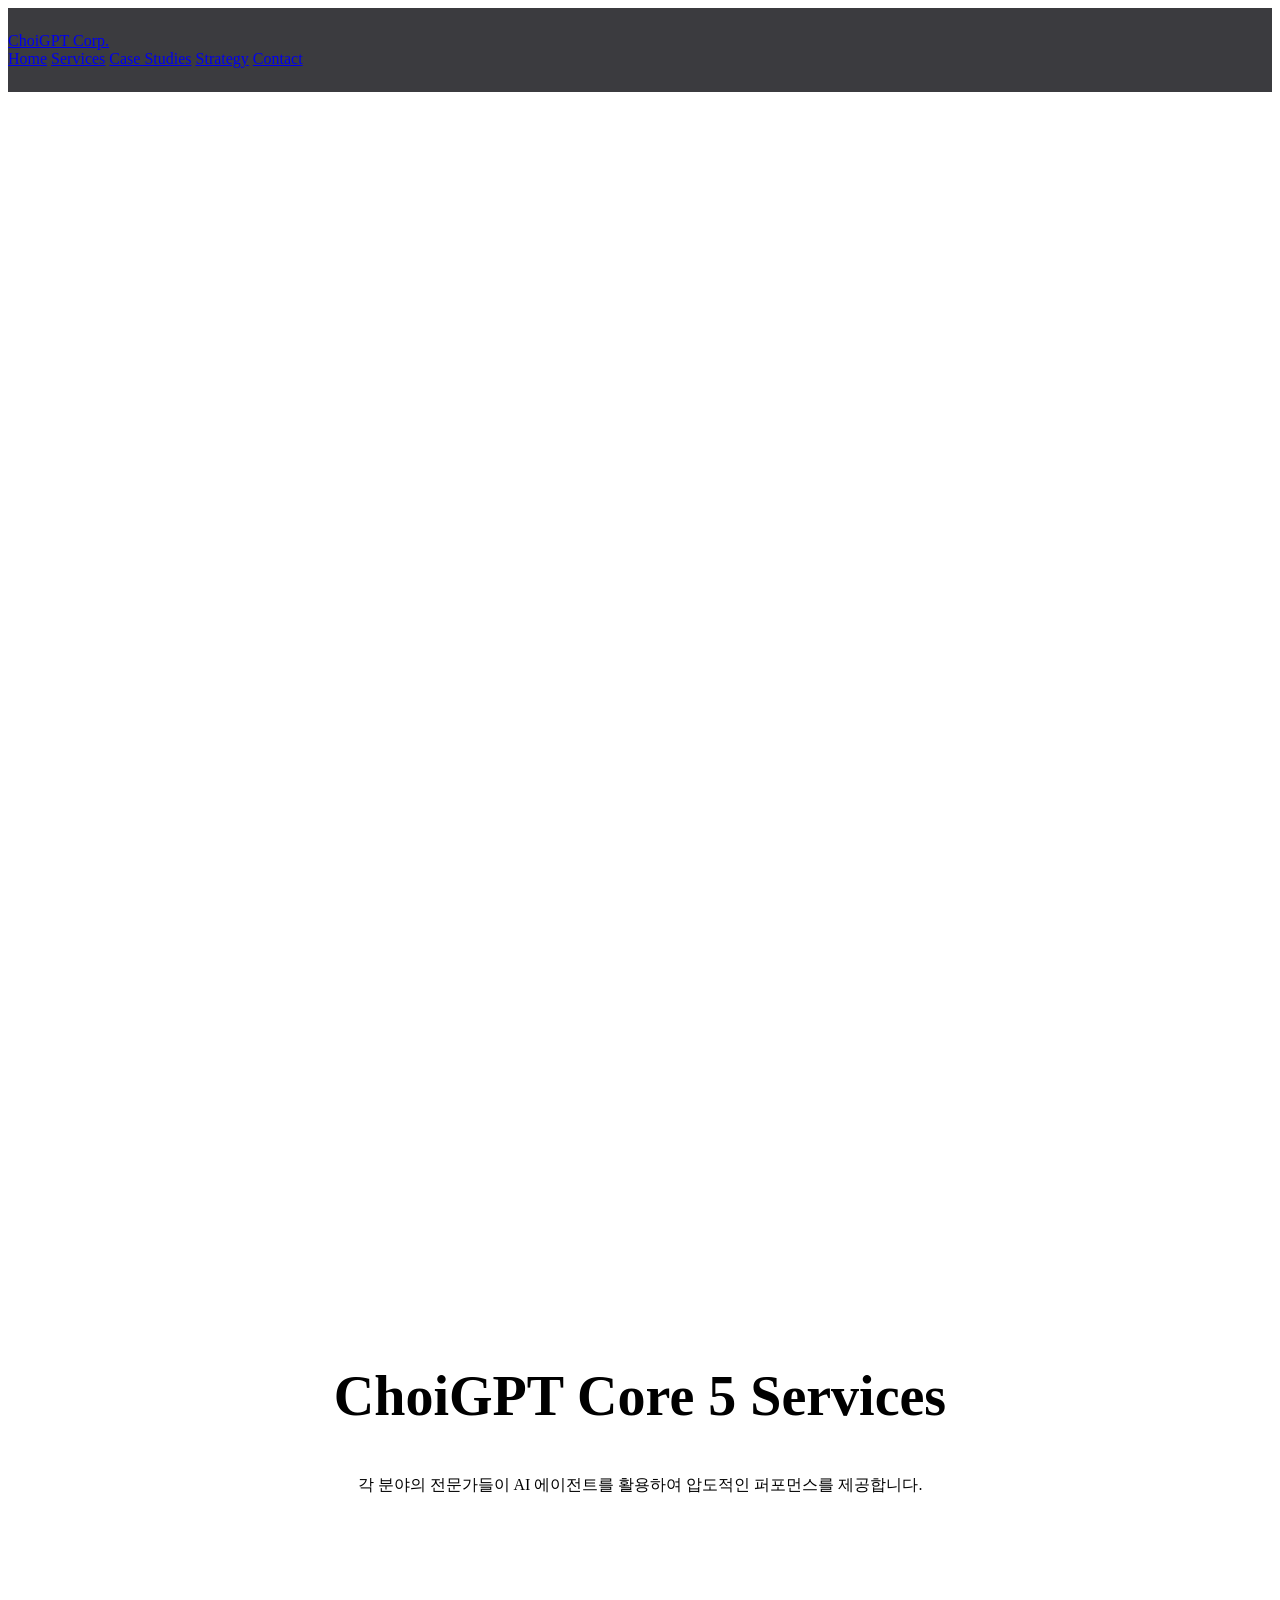
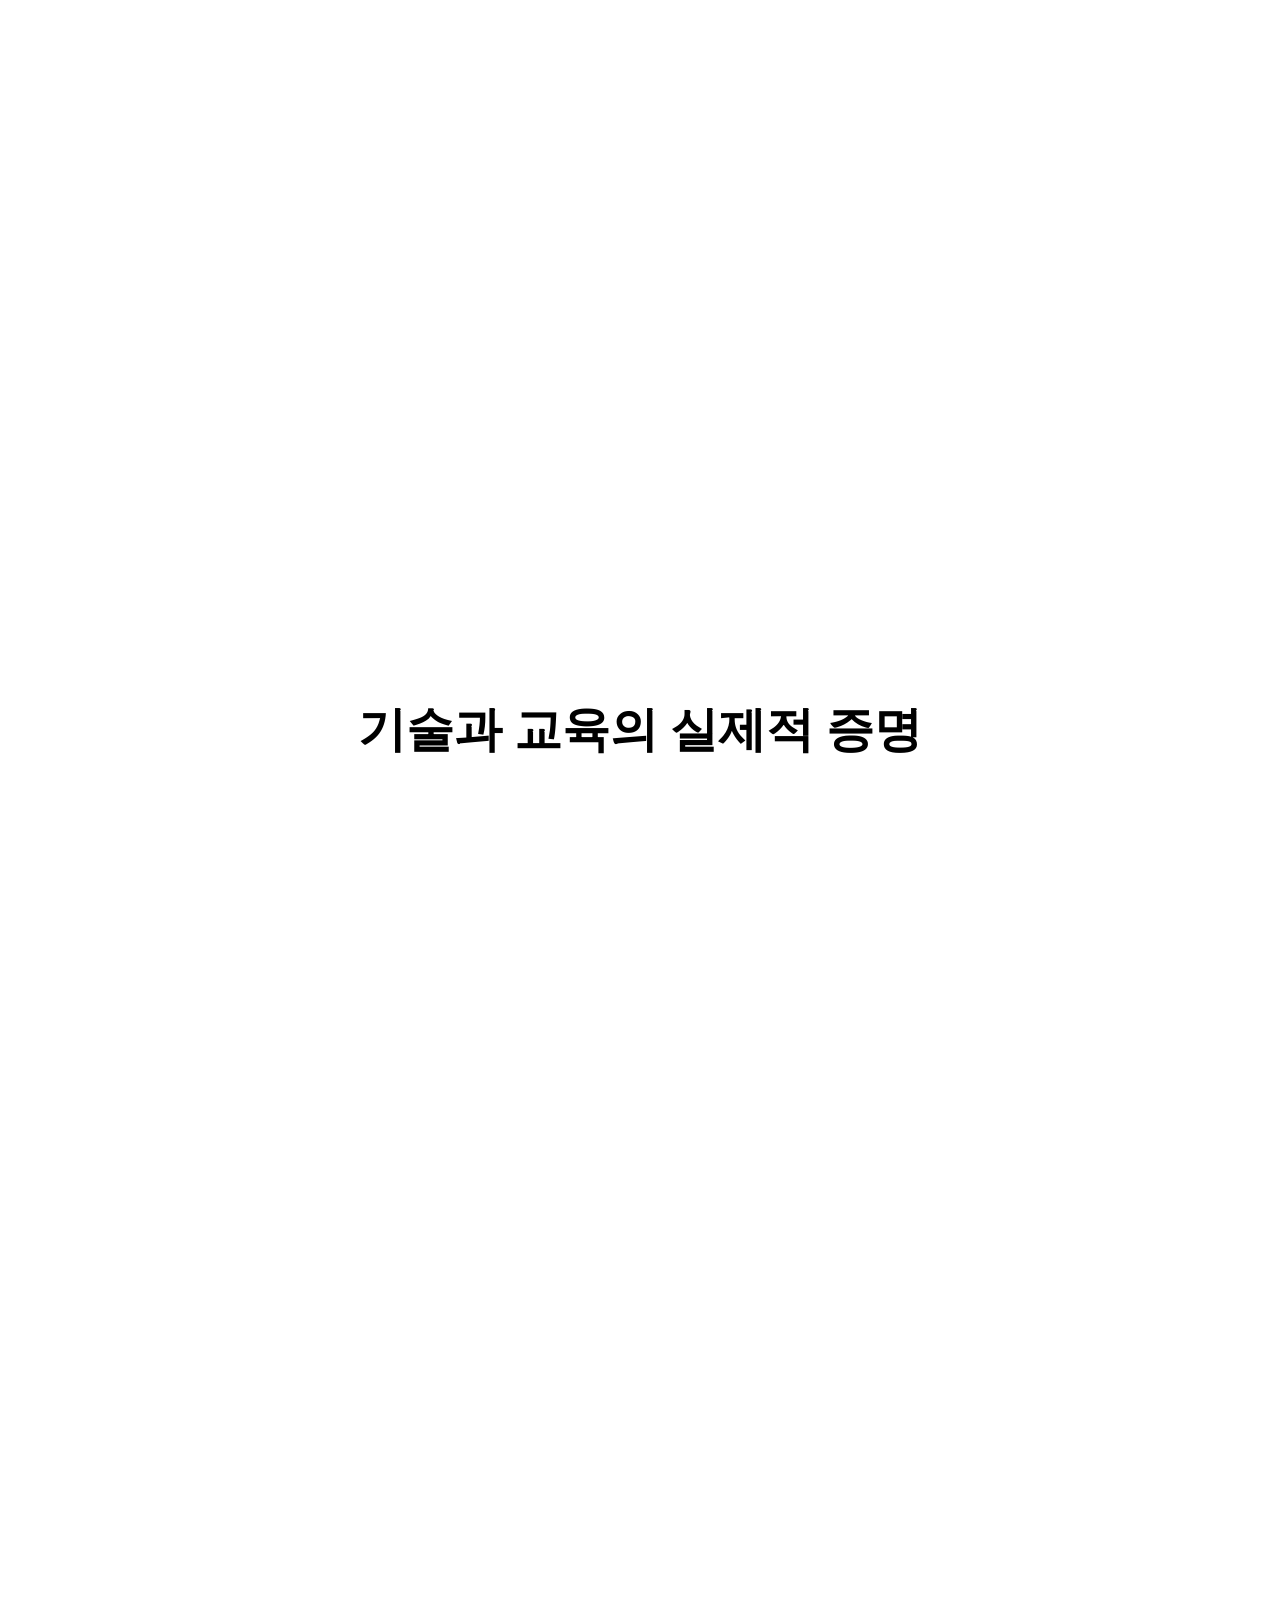
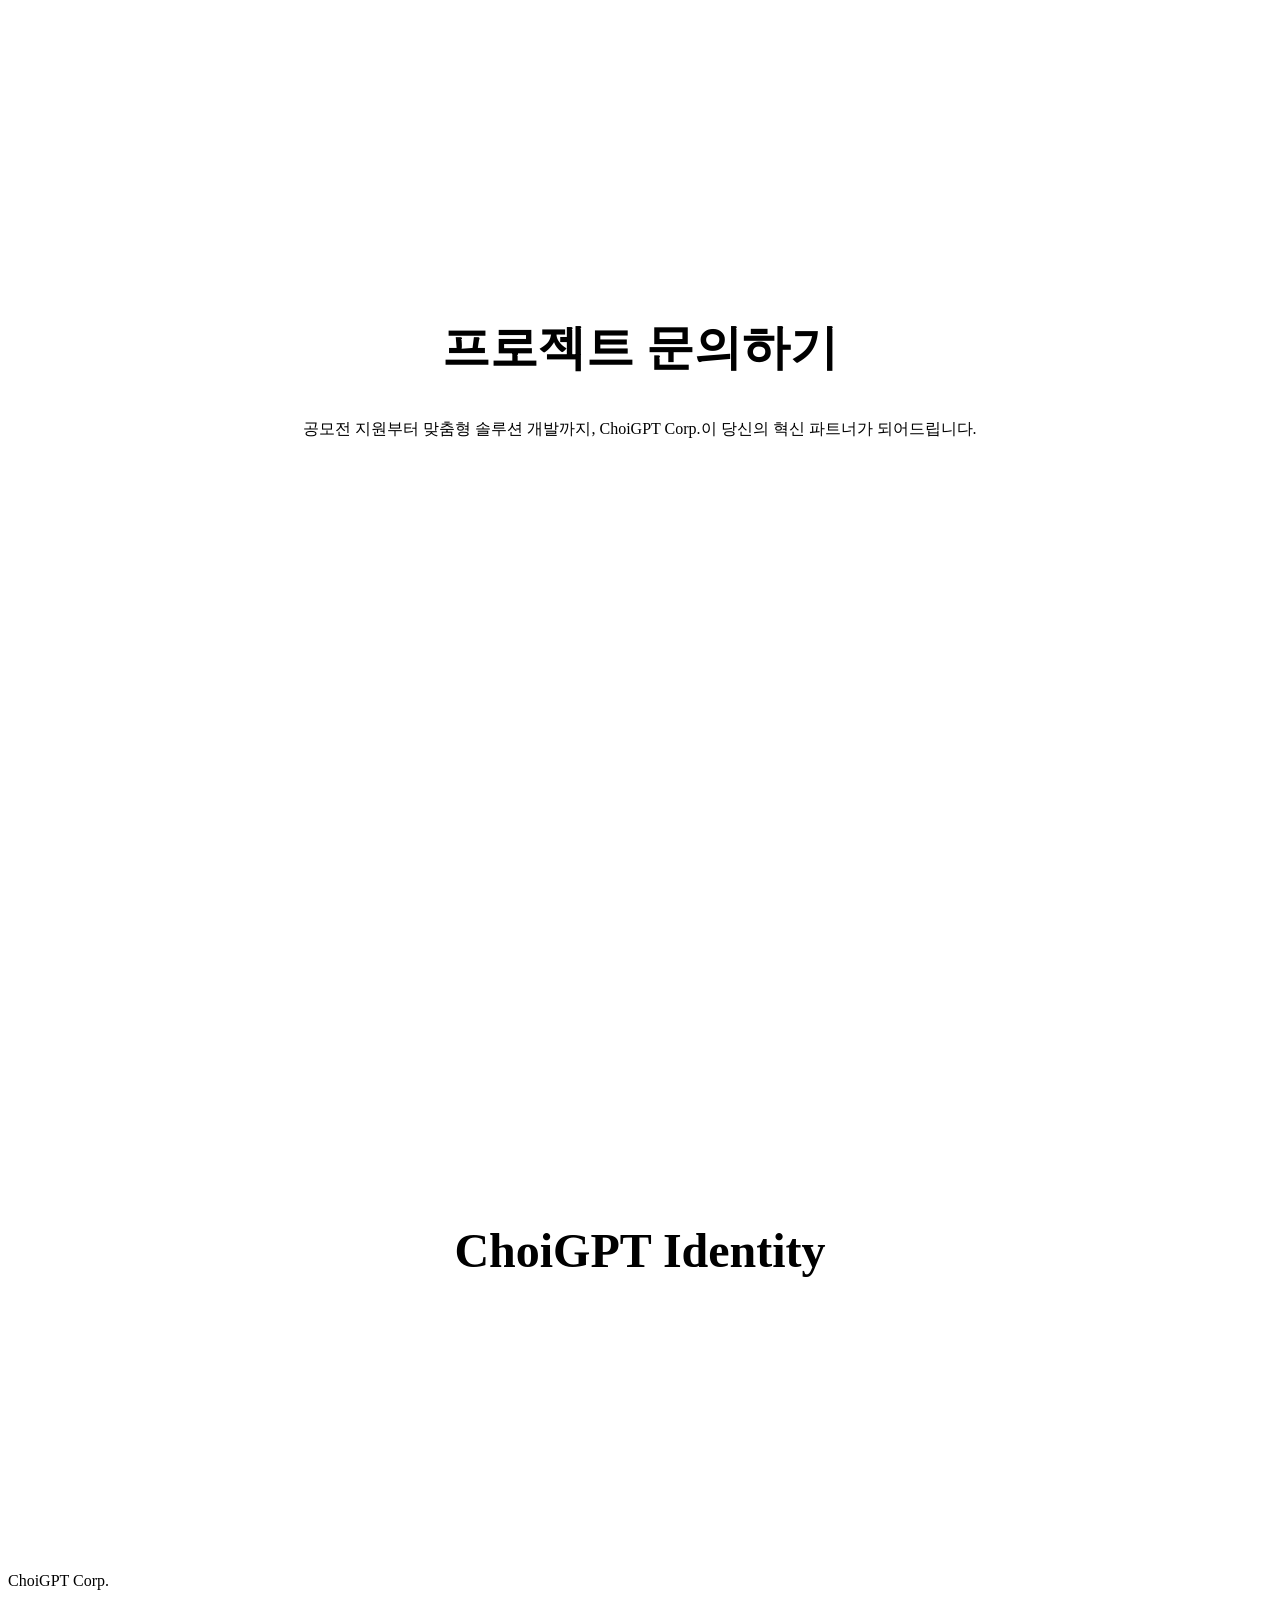
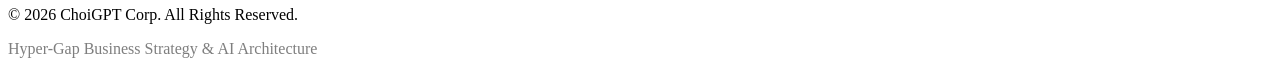
==== commit cd0210df: "Apply advanced SEO and add SNS promotion guide" ====
--- a/index.html
+++ b/index.html
@@ -3,15 +3,46 @@
 <head>
     <meta charset="UTF-8">
     <meta name="viewport" content="width=device-width, initial-scale=1.0">
-    <title>ChoiGPT Corp. | Future-Proof AI & HW Solutions</title>
-    <meta name="description" content="HW/SW 개발, AI 교육, 공모전 지원까지. ChoiGPT Corp.은 AI 에이전트와 하드웨어 기술의 융합을 통해 차세대 비즈니스 솔루션을 제공합니다.">
+    <title>ChoiGPT Corp. | AI 에이전트 & 하드웨어 통합 솔루션</title>
+    <meta name="description" content="ChoiGPT Corp.은 AI 에이전트와 정밀 하드웨어 기술을 결합하여 HW/SW 개발, 아두이노/릴리패드 교육, 공모전 전략 지원 등 차세대 비즈니스 솔루션을 제공합니다.">
+    <meta name="keywords" content="ChoiGPT, AI에이전트, 하드웨어교육, 아두이노, 릴리패드, 공모전전략, 생성형AI, 에듀테크, 예지보전, 디지털혁신, 대전AI교육">
+    <link rel="canonical" href="https://alexchoi21.github.io/ChoiGPT_Service/">
     
-    <!-- Fonts -->
-    <link rel="preconnect" href="https://fonts.googleapis.com">
-    <link rel="preconnect" href="https://fonts.gstatic.com" crossorigin>
-    <link href="https://fonts.googleapis.com/css2?family=Inter:wght@400;600&family=Outfit:wght@400;700;800&display=swap" rel="stylesheet">
-    
-    <link rel="stylesheet" href="style.css">
+    <!-- Open Graph / Facebook -->
+    <meta property="og:type" content="website">
+    <meta property="og:url" content="https://alexchoi21.github.io/ChoiGPT_Service/">
+    <meta property="og:title" content="ChoiGPT Corp. | 미래를 설계하는 AI & HW 파트너">
+    <meta property="og:description" content="AI 에이전트 기반 고속 개발 및 하드웨어 교육 전문. 당신의 아이디어를 현실로 만듭니다.">
+    <meta property="og:image" content="https://alexchoi21.github.io/ChoiGPT_Service/service_hero.png">
+
+    <!-- Twitter -->
+    <meta property="twitter:card" content="summary_large_image">
+    <meta property="twitter:url" content="https://alexchoi21.github.io/ChoiGPT_Service/">
+    <meta property="twitter:title" content="ChoiGPT Corp. | AI & HW Integration Leader">
+    <meta property="twitter:description" content="AI 에이전트와 하드웨어의 혁신적 융합 솔루션. 공모전 지원부터 맞춤형 개발까지.">
+    <meta property="twitter:image" content="https://alexchoi21.github.io/ChoiGPT_Service/service_hero.png">
+
+    <!-- Structured Data (JSON-LD) -->
+    <script type="application/ld+json">
+    {
+      "@context": "https://schema.org",
+      "@type": "Organization",
+      "name": "ChoiGPT Corp.",
+      "url": "https://alexchoi21.github.io/ChoiGPT_Service/",
+      "logo": "https://alexchoi21.github.io/ChoiGPT_Service/service_hero.png",
+      "contactPoint": {
+        "@type": "ContactPoint",
+        "telephone": "",
+        "contactType": "customer service",
+        "email": "cdrhy219@gmail.com",
+        "areaServed": "KR",
+        "availableLanguage": "Korean"
+      },
+      "sameAs": [
+        "https://github.com/ALEXCHOI21/ChoiGPT_Service"
+      ]
+    }
+    </script>
     <style>
         /* Service Grid Overrides */
         .service-grid-5 {
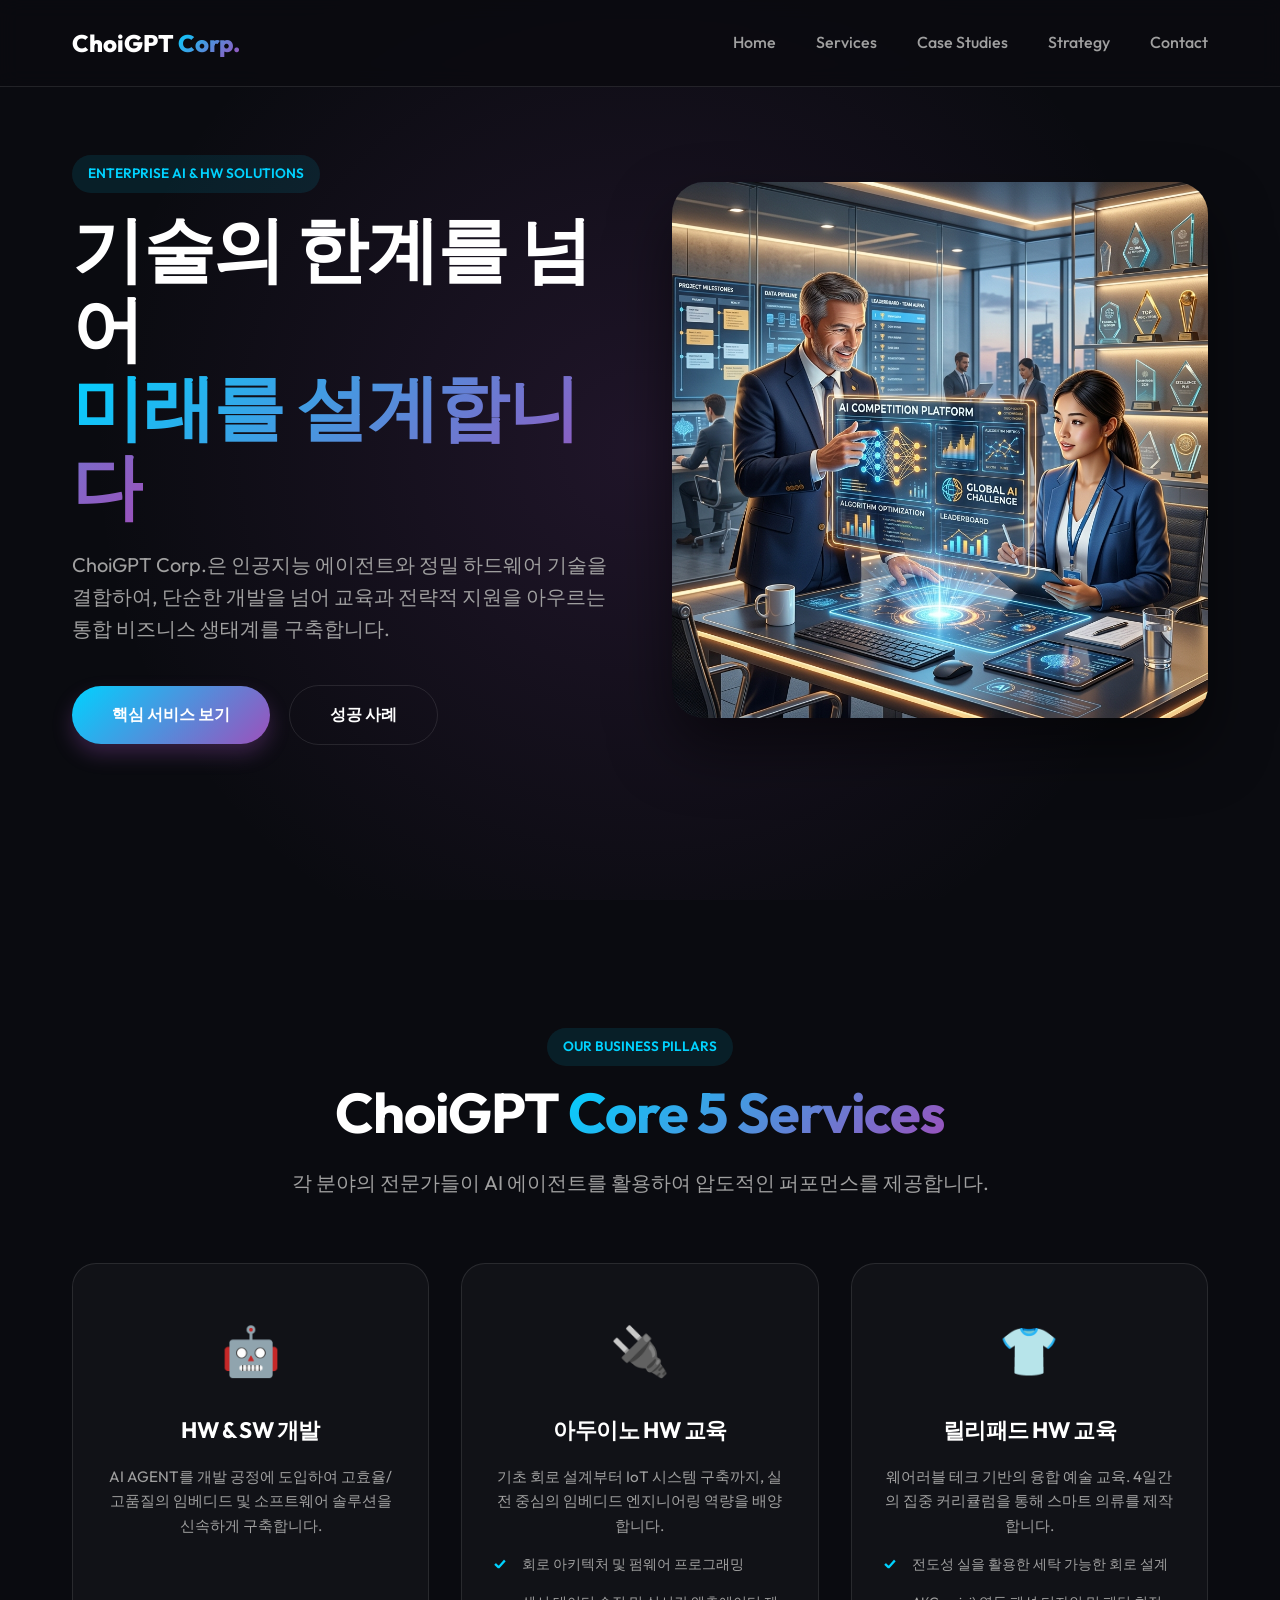
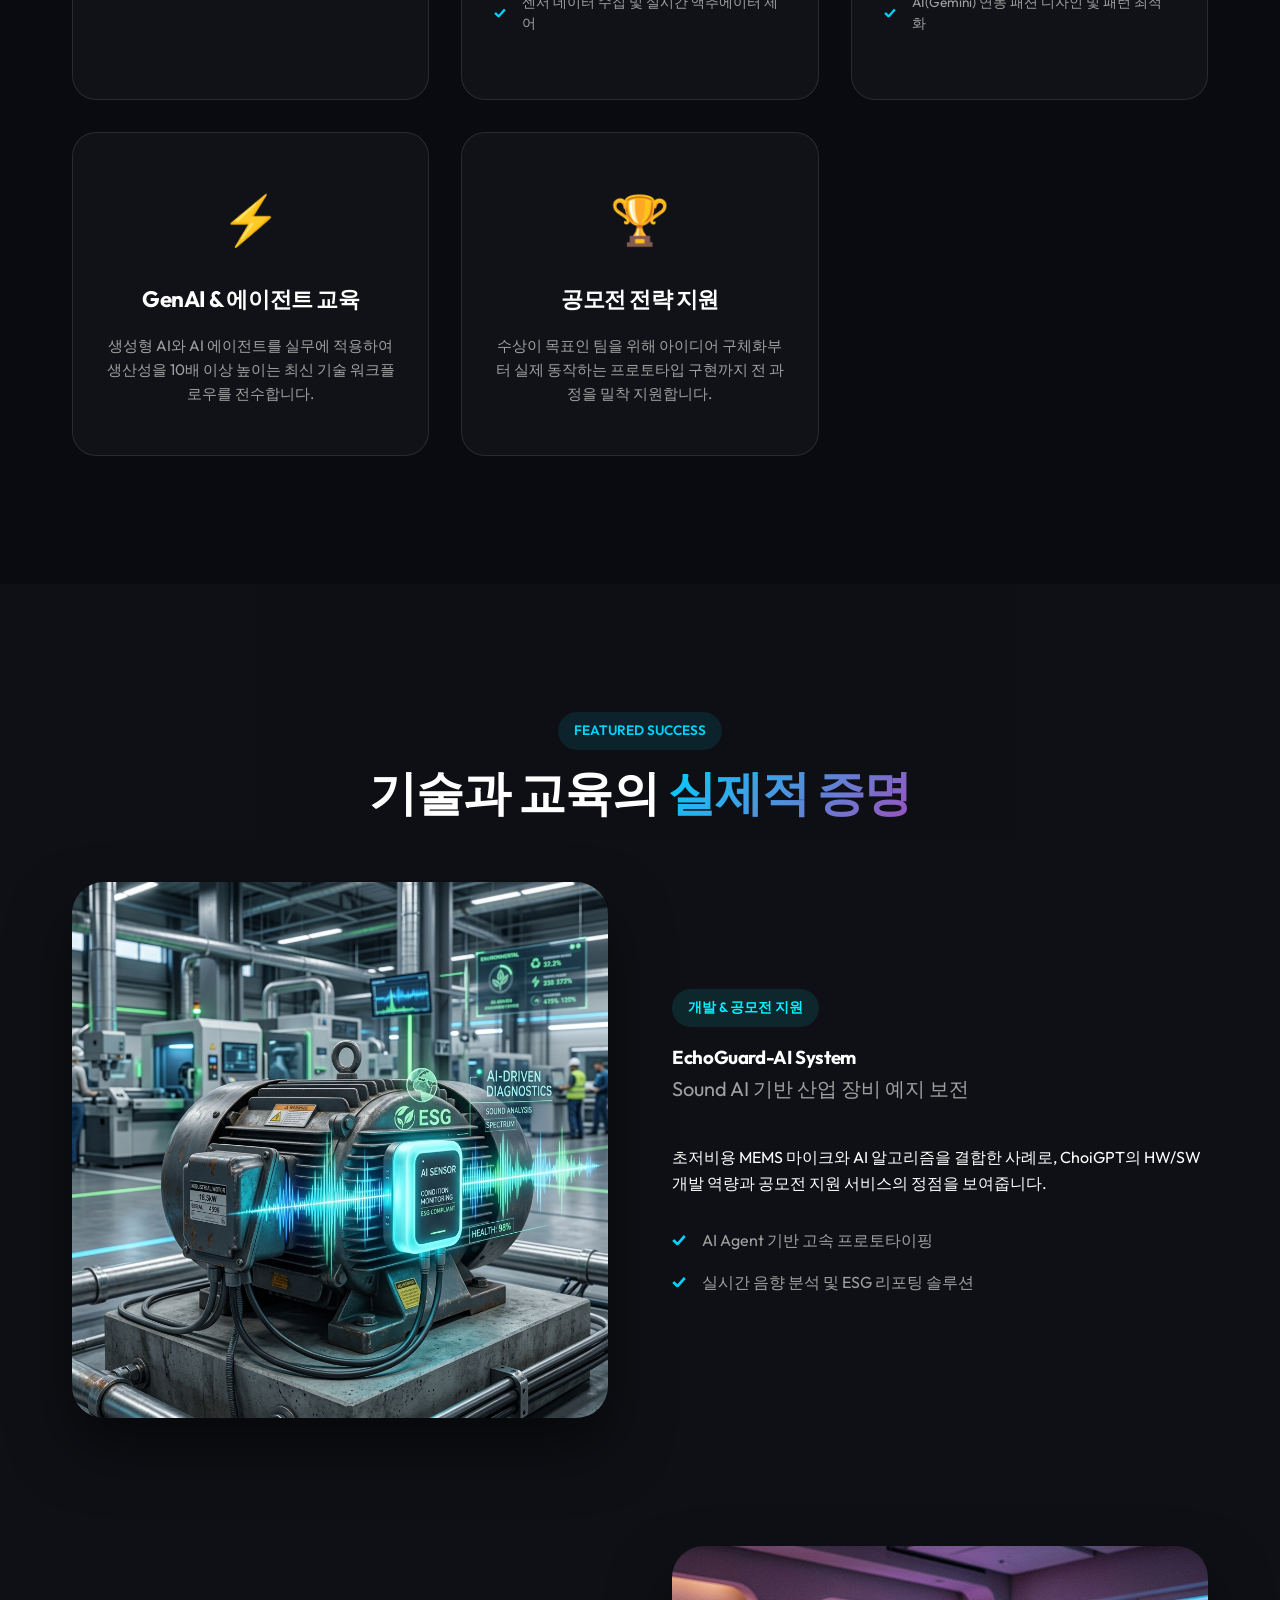
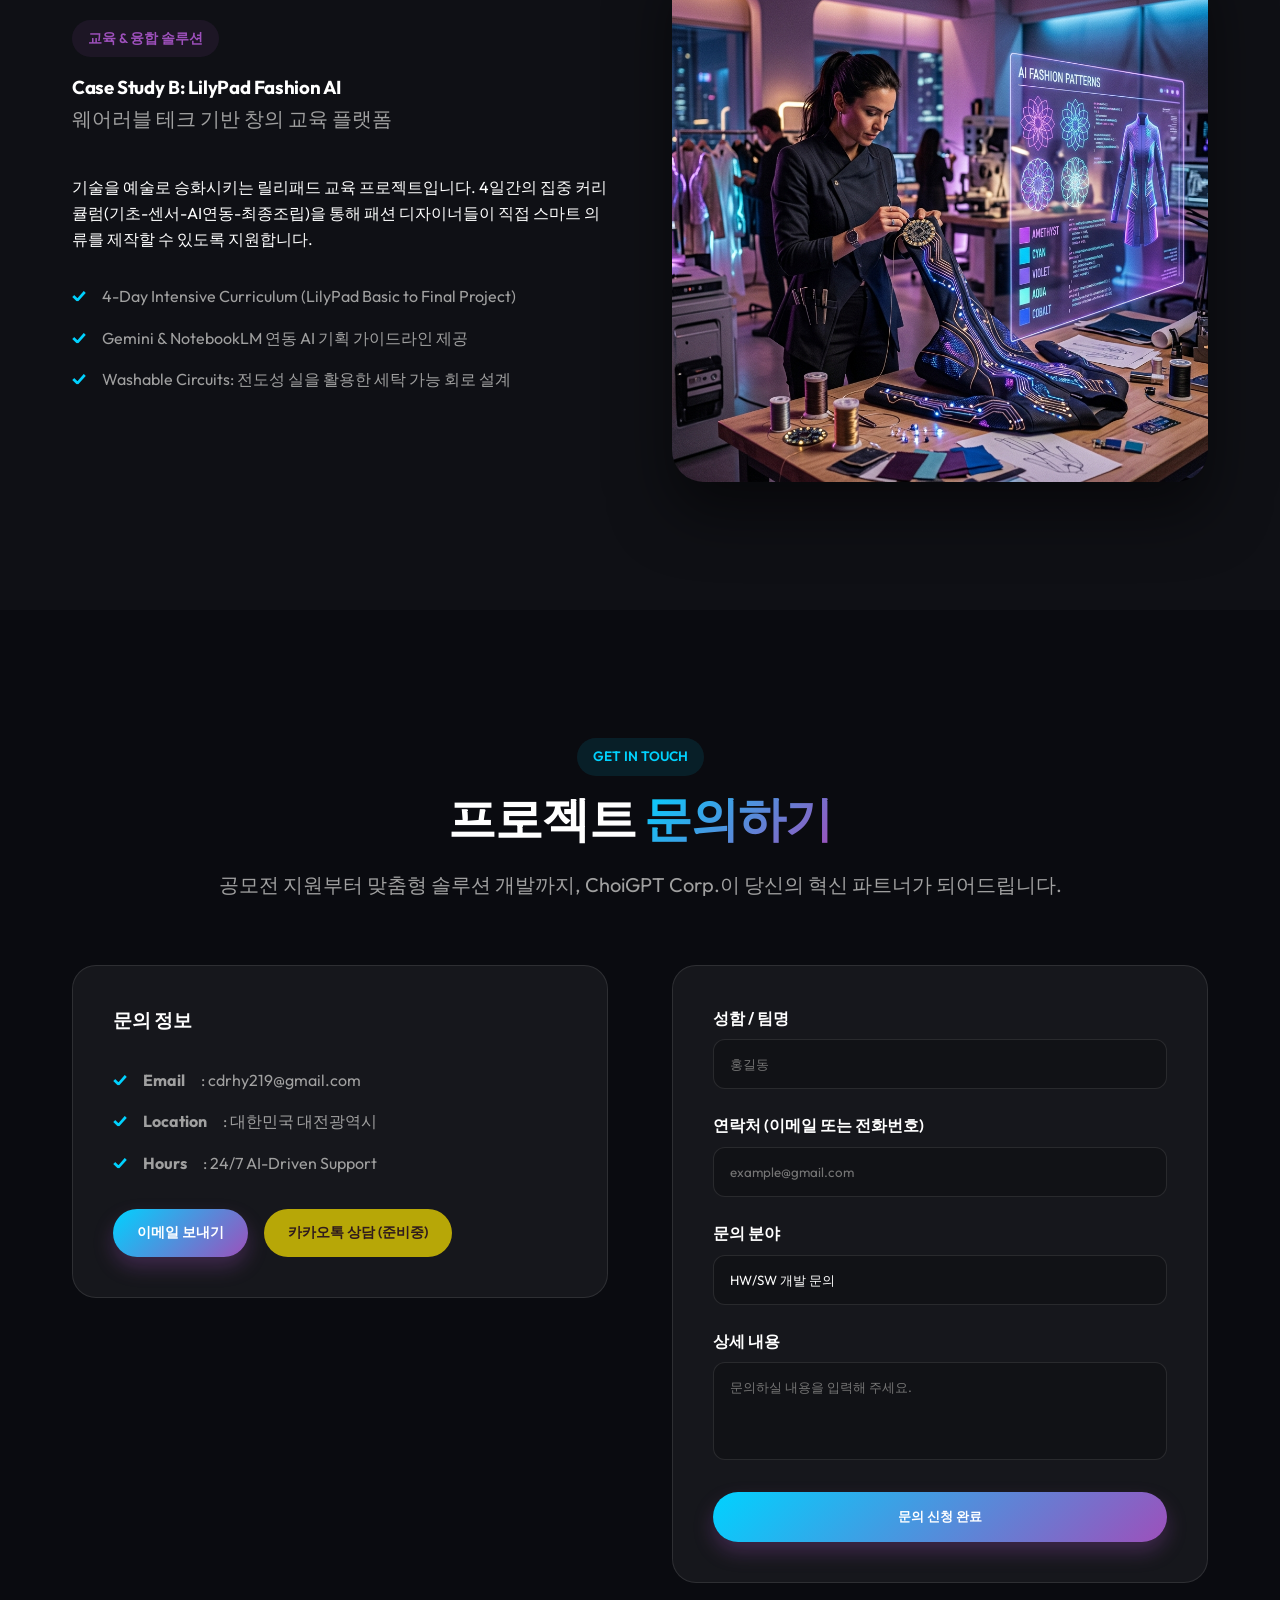
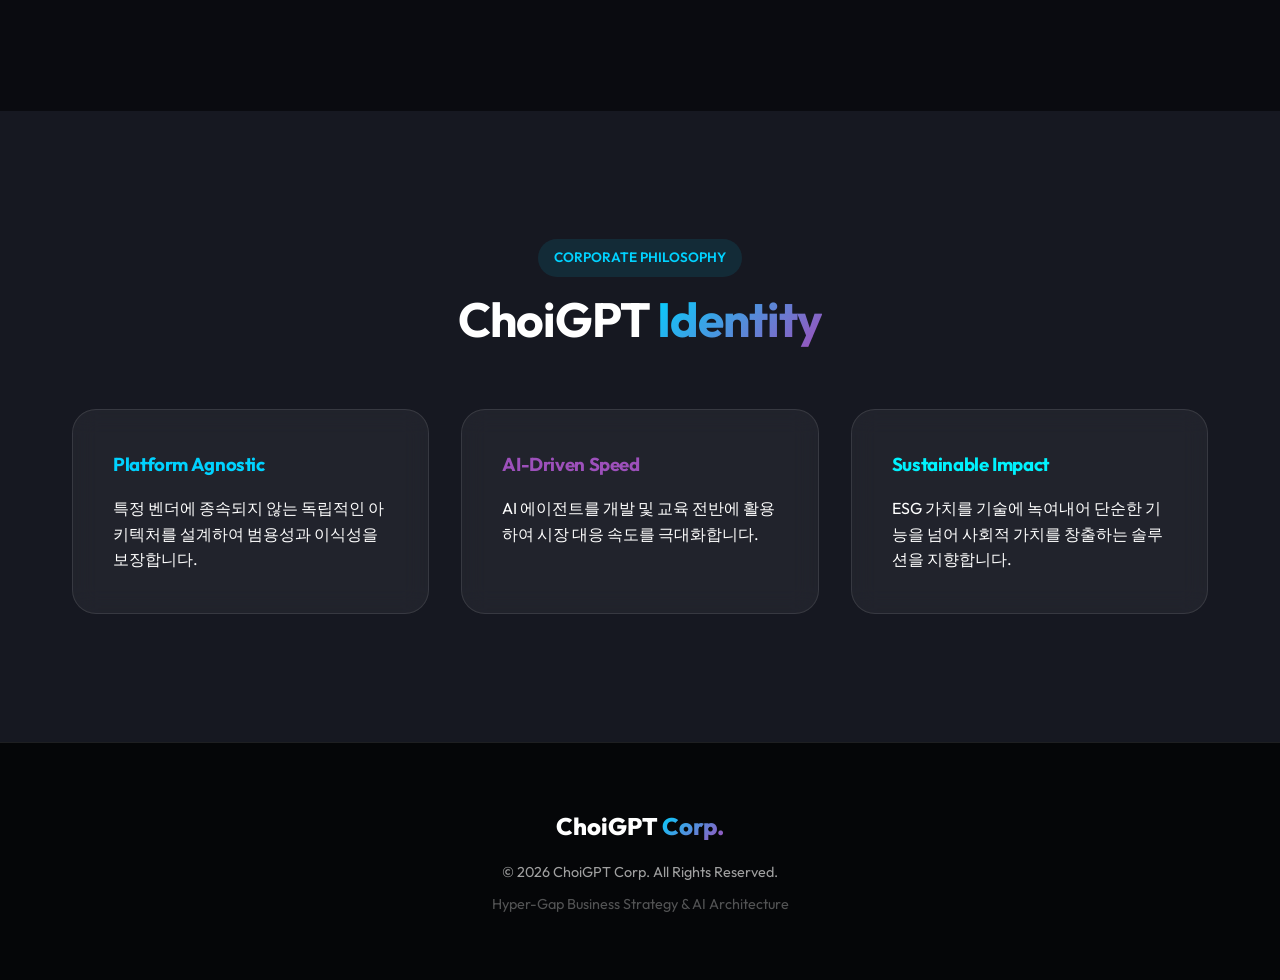
==== commit 1f403385: "Fix: Restore missing CSS/Font links and stabilize layout" ====
--- a/index.html
+++ b/index.html
@@ -43,6 +43,12 @@
       ]
     }
     </script>
+    <!-- Fonts -->
+    <link rel="preconnect" href="https://fonts.googleapis.com">
+    <link rel="preconnect" href="https://fonts.gstatic.com" crossorigin>
+    <link href="https://fonts.googleapis.com/css2?family=Inter:wght@400;600&family=Outfit:wght@400;700;800&display=swap" rel="stylesheet">
+    
+    <link rel="stylesheet" href="style.css">
     <style>
         /* Service Grid Overrides */
         .service-grid-5 {
--- a/style.css
+++ b/style.css
@@ -0,0 +1,269 @@
+/* Design System & Root Variables */
+:root {
+    --primary-bg: #0a0b10;
+    --secondary-bg: #161821;
+    --accent-blue: #00d2ff;
+    --accent-purple: #9d50bb;
+    --accent-green: #00f2fe;
+    --text-main: #ffffff;
+    --text-muted: #a0a0a0;
+    --glass-bg: rgba(255, 255, 255, 0.05);
+    --glass-border: rgba(255, 255, 255, 0.1);
+    --gradient-primary: linear-gradient(135deg, var(--accent-blue), var(--accent-purple));
+    --transition-smooth: all 0.4s cubic-bezier(0.165, 0.84, 0.44, 1);
+}
+
+* {
+    margin: 0;
+    padding: 0;
+    box-sizing: border-box;
+    font-family: 'Outfit', 'Inter', -apple-system, BlinkMacSystemFont, sans-serif;
+}
+
+body {
+    background-color: var(--primary-bg);
+    color: var(--text-main);
+    overflow-x: hidden;
+    line-height: 1.6;
+}
+
+/* Typography */
+h1, h2, h3 {
+    font-weight: 700;
+    letter-spacing: -0.02em;
+}
+
+.gradient-text {
+    background: var(--gradient-primary);
+    -webkit-background-clip: text;
+    -webkit-text-fill-color: transparent;
+}
+
+/* Layout Utilities */
+.container {
+    max-width: 1200px;
+    margin: 0 auto;
+    padding: 0 2rem;
+}
+
+section {
+    padding: 8rem 0;
+    position: relative;
+}
+
+/* Glassmorphism Components */
+.glass-card {
+    background: var(--glass-bg);
+    backdrop-filter: blur(12px);
+    border: 1px solid var(--glass-border);
+    border-radius: 24px;
+    padding: 2.5rem;
+    transition: var(--transition-smooth);
+}
+
+.glass-card:hover {
+    transform: translateY(-10px);
+    border-color: rgba(255, 255, 255, 0.2);
+    box-shadow: 0 20px 40px rgba(0, 0, 0, 0.4);
+}
+
+/* Navbar */
+nav {
+    position: fixed;
+    top: 0;
+    width: 100%;
+    padding: 1.5rem 0;
+    z-index: 1000;
+    background: rgba(10, 11, 16, 0.8);
+    backdrop-filter: blur(10px);
+    border-bottom: 1px solid var(--glass-border);
+}
+
+nav .container {
+    display: flex;
+    justify-content: space-between;
+    align-items: center;
+}
+
+.logo {
+    font-size: 1.5rem;
+    font-weight: 800;
+    text-decoration: none;
+    color: var(--text-main);
+}
+
+.nav-links {
+    display: flex;
+    gap: 2.5rem;
+}
+
+.nav-links a {
+    text-decoration: none;
+    color: var(--text-muted);
+    font-weight: 500;
+    transition: var(--transition-smooth);
+}
+
+.nav-links a:hover {
+    color: var(--text-main);
+}
+
+/* Hero Section */
+#hero {
+    height: 100vh;
+    display: flex;
+    align-items: center;
+    background: radial-gradient(circle at 50% 50%, rgba(157, 80, 187, 0.15), transparent 70%);
+}
+
+.hero-content {
+    max-width: 800px;
+}
+
+.hero-title {
+    font-size: 4.5rem;
+    line-height: 1.1;
+    margin-bottom: 1.5rem;
+}
+
+.hero-subtitle {
+    font-size: 1.25rem;
+    color: var(--text-muted);
+    margin-bottom: 2.5rem;
+}
+
+.cta-button {
+    display: inline-block;
+    padding: 1rem 2.5rem;
+    background: var(--gradient-primary);
+    color: white;
+    text-decoration: none;
+    border-radius: 50px;
+    font-weight: 600;
+    transition: var(--transition-smooth);
+    box-shadow: 0 10px 20px rgba(157, 80, 187, 0.3);
+}
+
+.cta-button:hover {
+    transform: scale(1.05);
+    box-shadow: 0 15px 30px rgba(157, 80, 187, 0.5);
+}
+
+/* Project Sections */
+.section-tag {
+    display: inline-block;
+    padding: 0.5rem 1rem;
+    background: rgba(0, 210, 255, 0.1);
+    color: var(--accent-blue);
+    border-radius: 50px;
+    font-size: 0.85rem;
+    font-weight: 600;
+    margin-bottom: 1rem;
+    text-transform: uppercase;
+}
+
+.project-grid {
+    display: grid;
+    grid-template-columns: 1fr 1fr;
+    gap: 4rem;
+    align-items: center;
+}
+
+.project-image-container {
+    position: relative;
+    border-radius: 32px;
+    overflow: hidden;
+    box-shadow: 0 30px 60px rgba(0,0,0,0.5);
+}
+
+.project-image {
+    width: 100%;
+    height: auto;
+    display: block;
+    transition: var(--transition-smooth);
+}
+
+.project-image-container:hover .project-image {
+    transform: scale(1.05);
+}
+
+.feature-list {
+    list-style: none;
+    margin-top: 2rem;
+}
+
+.feature-list li {
+    display: flex;
+    align-items: center;
+    gap: 1rem;
+    margin-bottom: 1rem;
+    color: var(--text-muted);
+}
+
+.feature-list li::before {
+    content: "✓";
+    color: var(--accent-blue);
+    font-weight: 900;
+}
+
+/* Strategy Section */
+#strategy {
+    background: var(--secondary-bg);
+}
+
+.strategy-grid {
+    display: grid;
+    grid-template-columns: repeat(auto-fit, minmax(300px, 1fr));
+    gap: 2rem;
+}
+
+/* Footer */
+footer {
+    padding: 4rem 0;
+    border-top: 1px solid var(--glass-border);
+    text-align: center;
+    background: #050608;
+}
+
+.footer-logo {
+    font-size: 1.5rem;
+    font-weight: 800;
+    margin-bottom: 1rem;
+}
+
+.footer-text {
+    color: var(--text-muted);
+    font-size: 0.9rem;
+}
+
+/* Animations */
+@keyframes fadeInUp {
+    from {
+        opacity: 0;
+        transform: translateY(30px);
+    }
+    to {
+        opacity: 1;
+        transform: translateY(0);
+    }
+}
+
+.animate-up {
+    animation: fadeInUp 0.8s ease-out forwards;
+}
+
+/* Responsive */
+@media (max-width: 968px) {
+    .project-grid {
+        grid-template-columns: 1fr;
+        gap: 2rem;
+    }
+    
+    .hero-title {
+        font-size: 3rem;
+    }
+    
+    .nav-links {
+        display: none;
+    }
+}
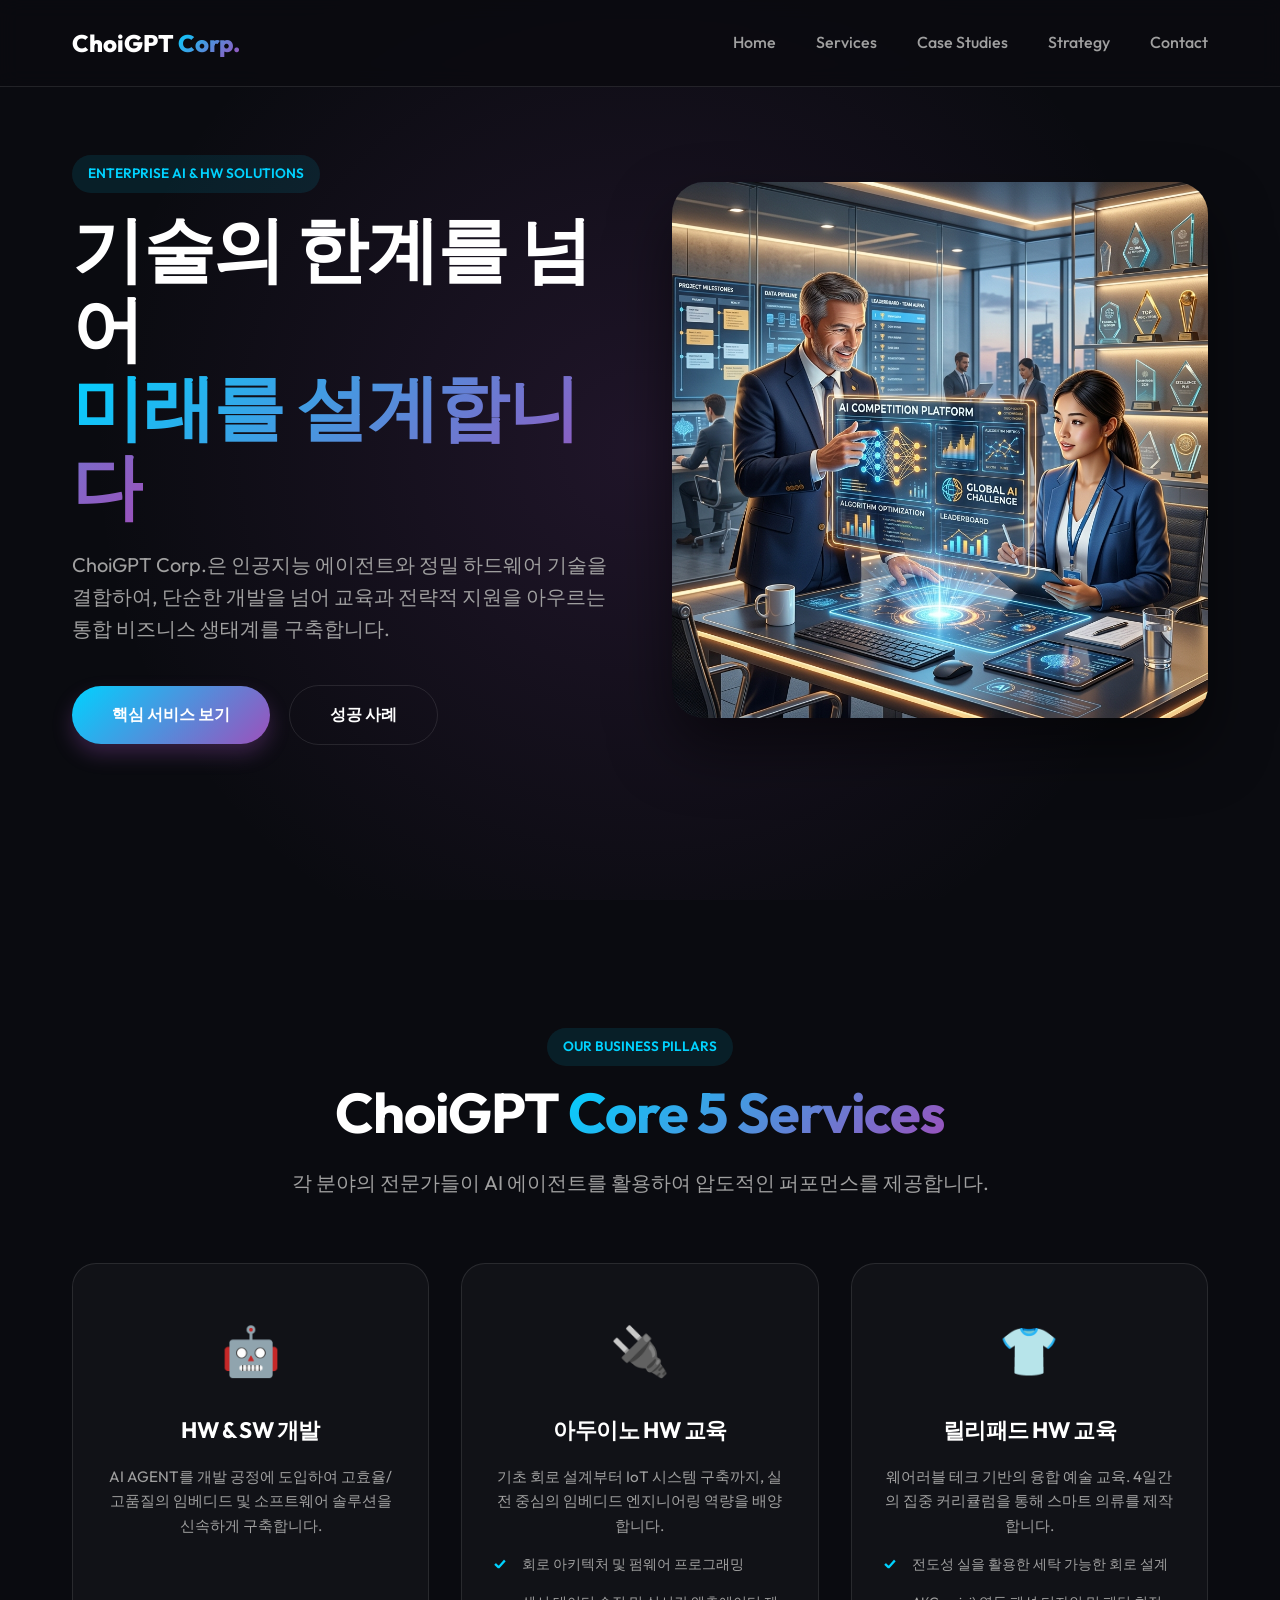
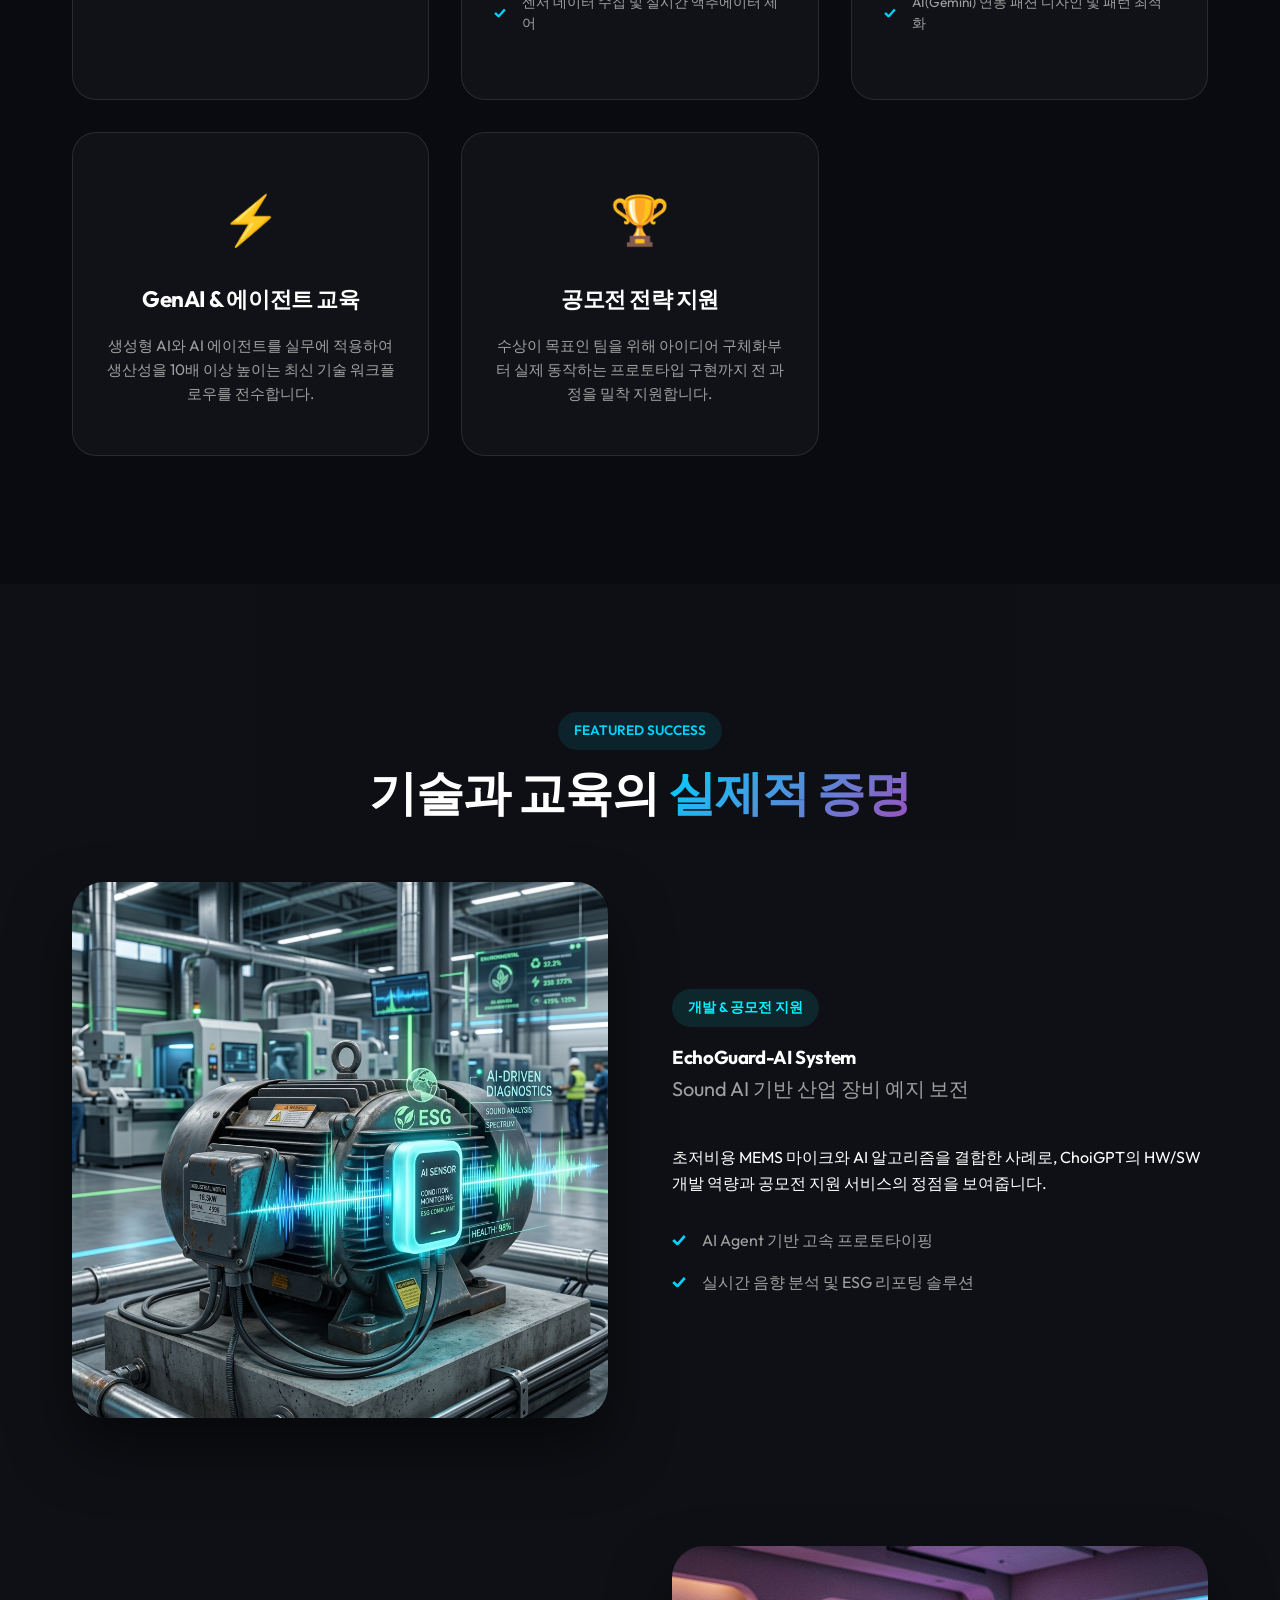
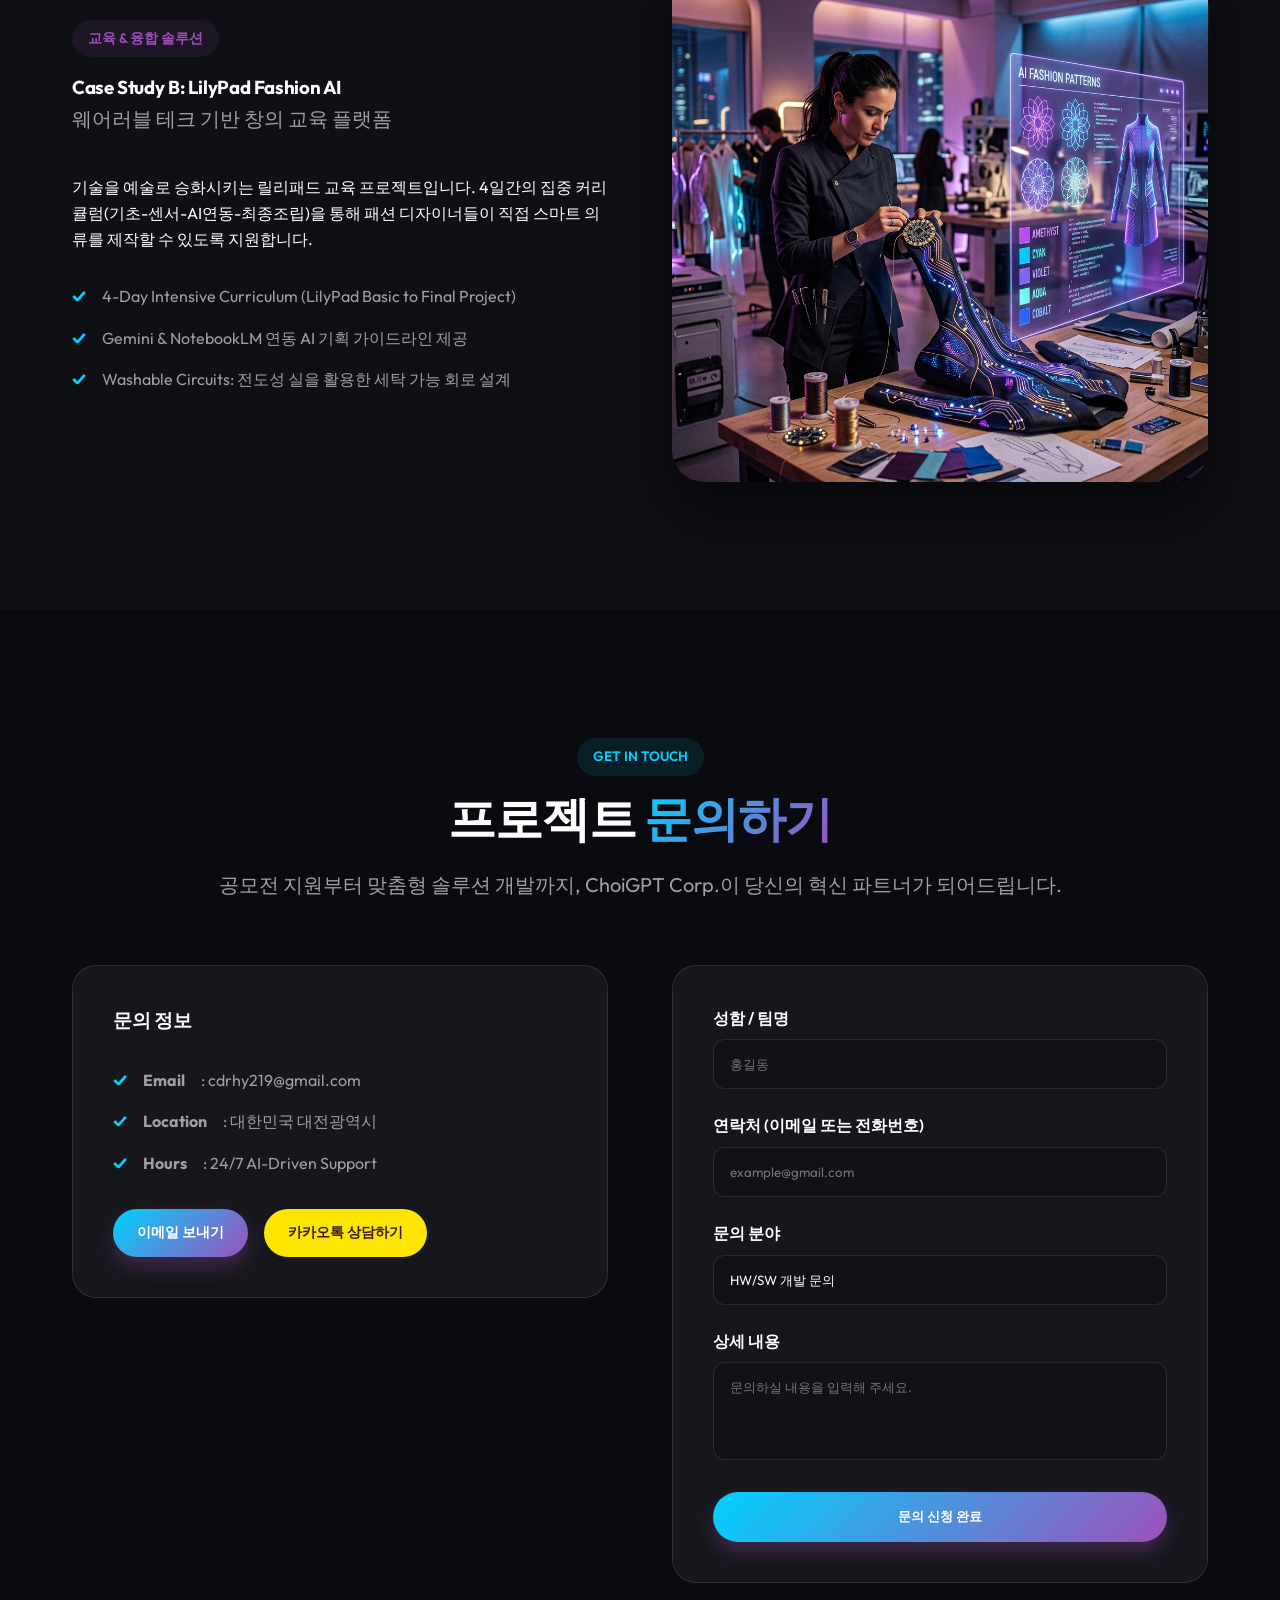
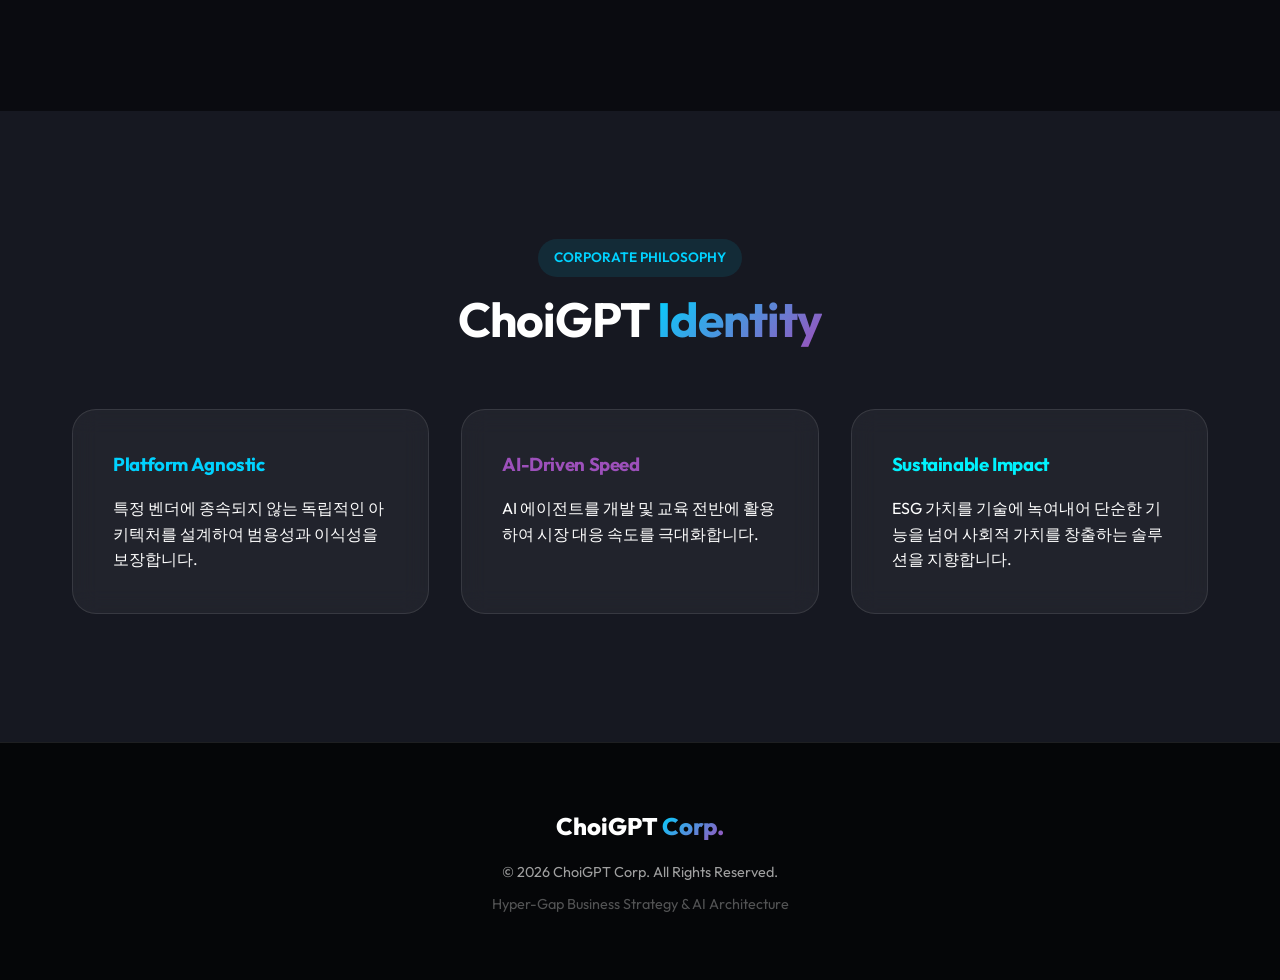
==== commit 782928d2: "Update KakaoTalk Open Chat link" ====
--- a/index.html
+++ b/index.html
@@ -269,7 +269,7 @@
                         </ul>
                         <div style="margin-top: 2rem; display: flex; gap: 1rem; flex-wrap: wrap;">
                             <a href="mailto:cdrhy219@gmail.com" class="cta-button" style="padding: 0.8rem 1.5rem; font-size: 0.9rem;">이메일 보내기</a>
-                            <a href="#" class="cta-button" style="padding: 0.8rem 1.5rem; font-size: 0.9rem; background: #fee500; color: #3c1e1e; box-shadow: none; opacity: 0.7;">카카오톡 상담 (준비중)</a>
+                            <a href="https://open.kakao.com/o/syhiQlsi" target="_blank" class="cta-button" style="padding: 0.8rem 1.5rem; font-size: 0.9rem; background: #fee500; color: #3c1e1e; box-shadow: none;">카카오톡 상담하기</a>
                         </div>
                     </div>
 
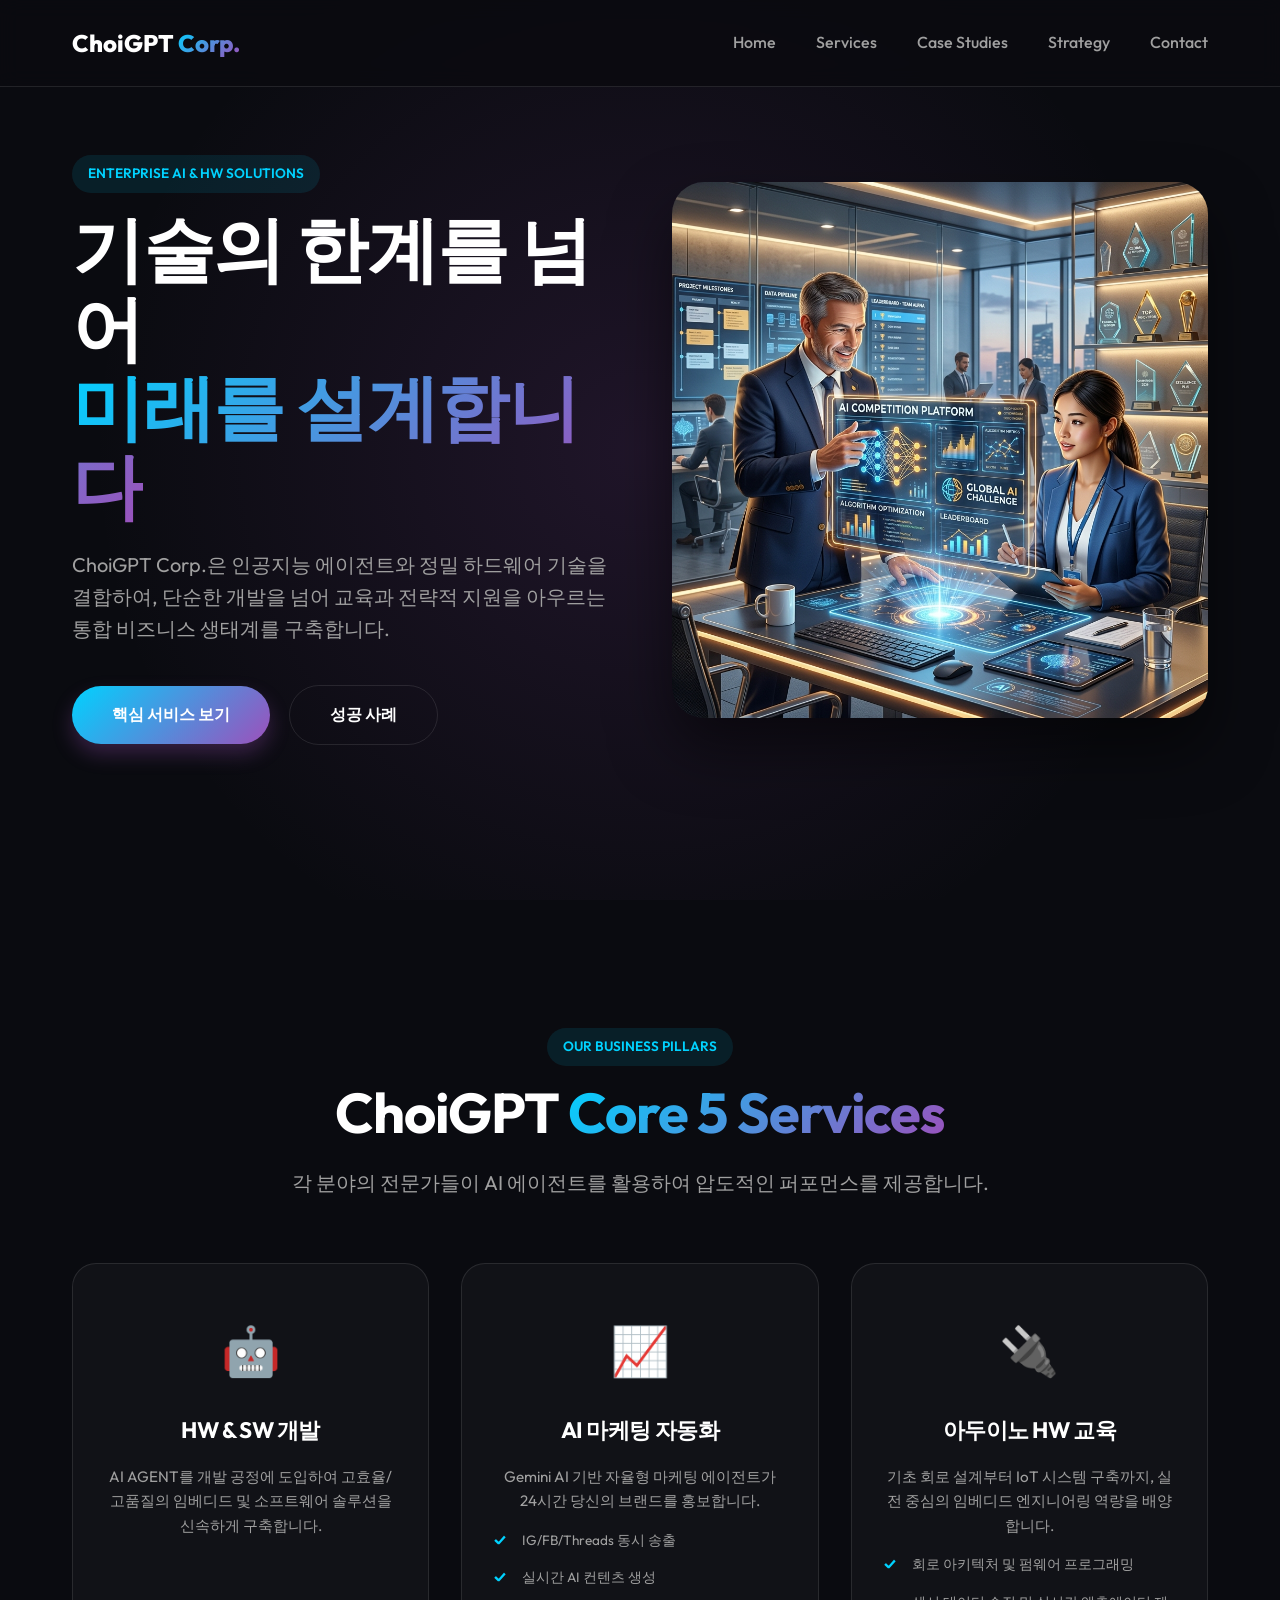
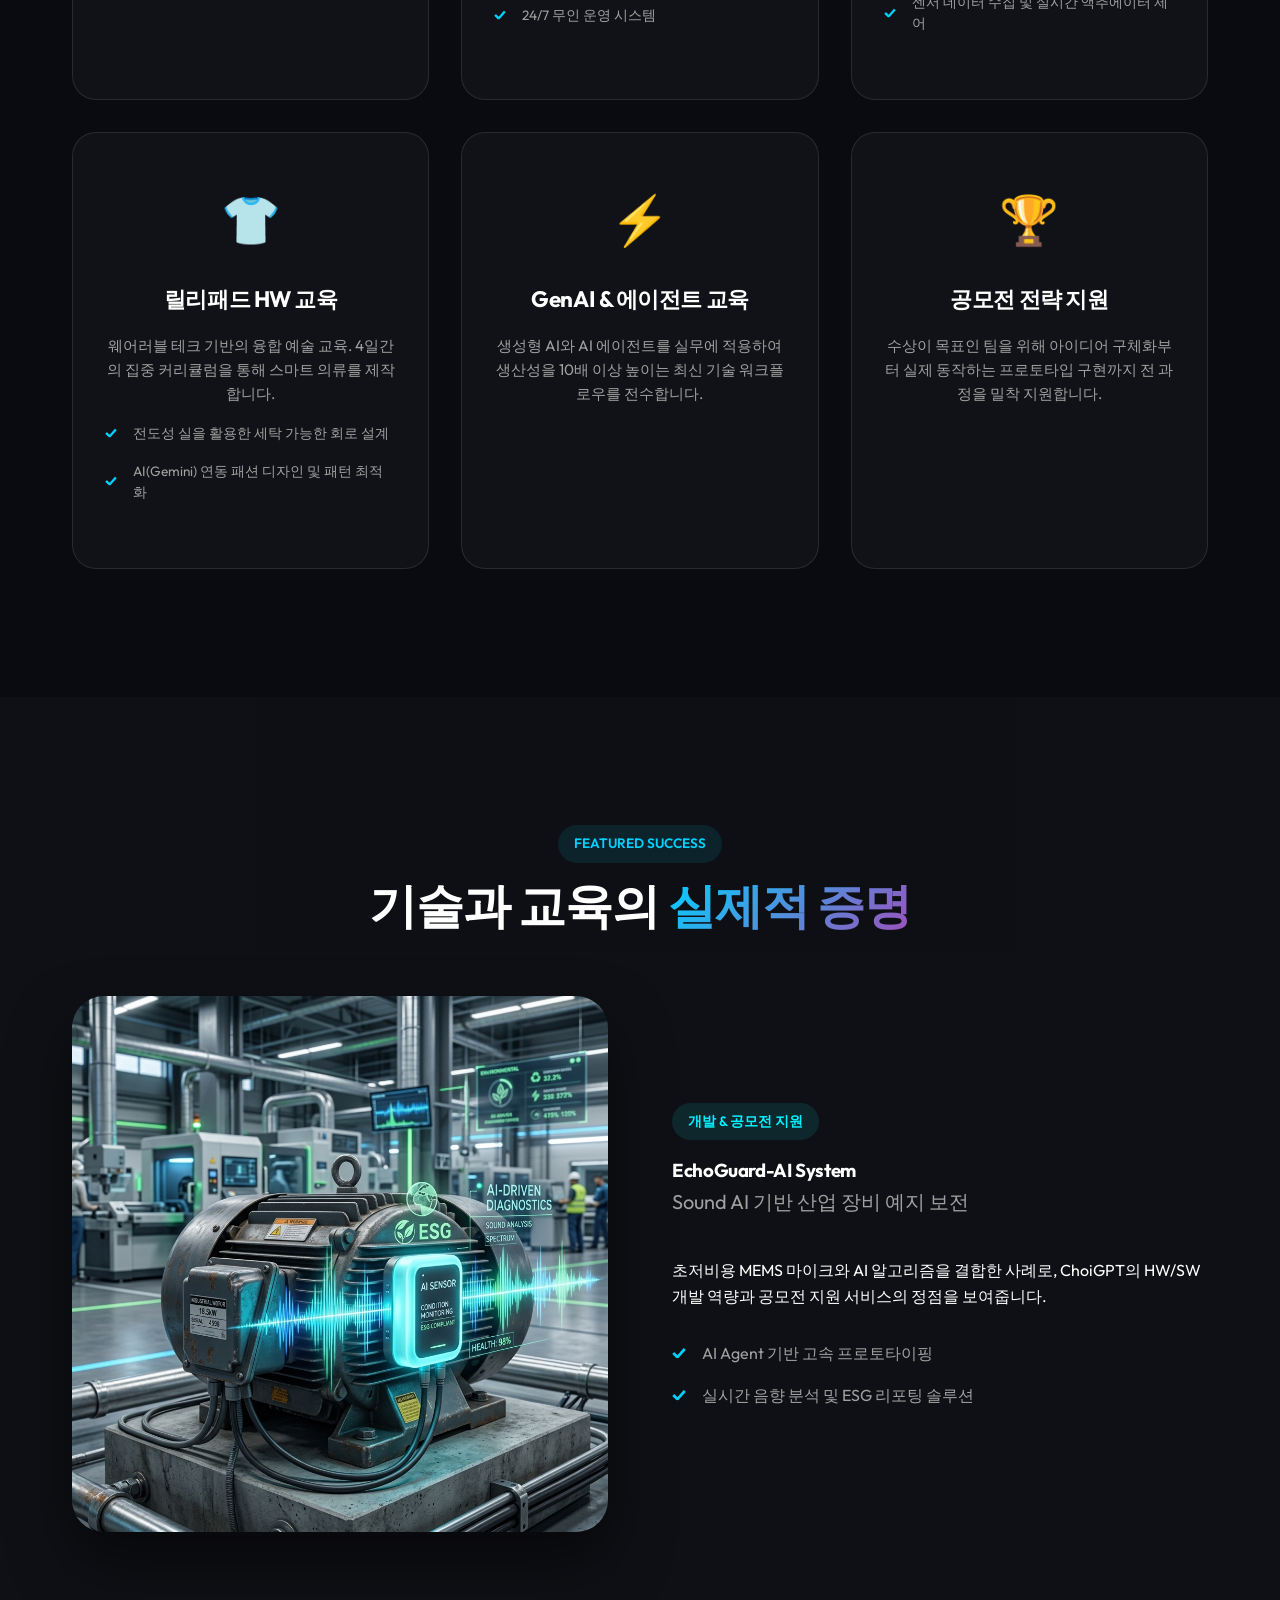
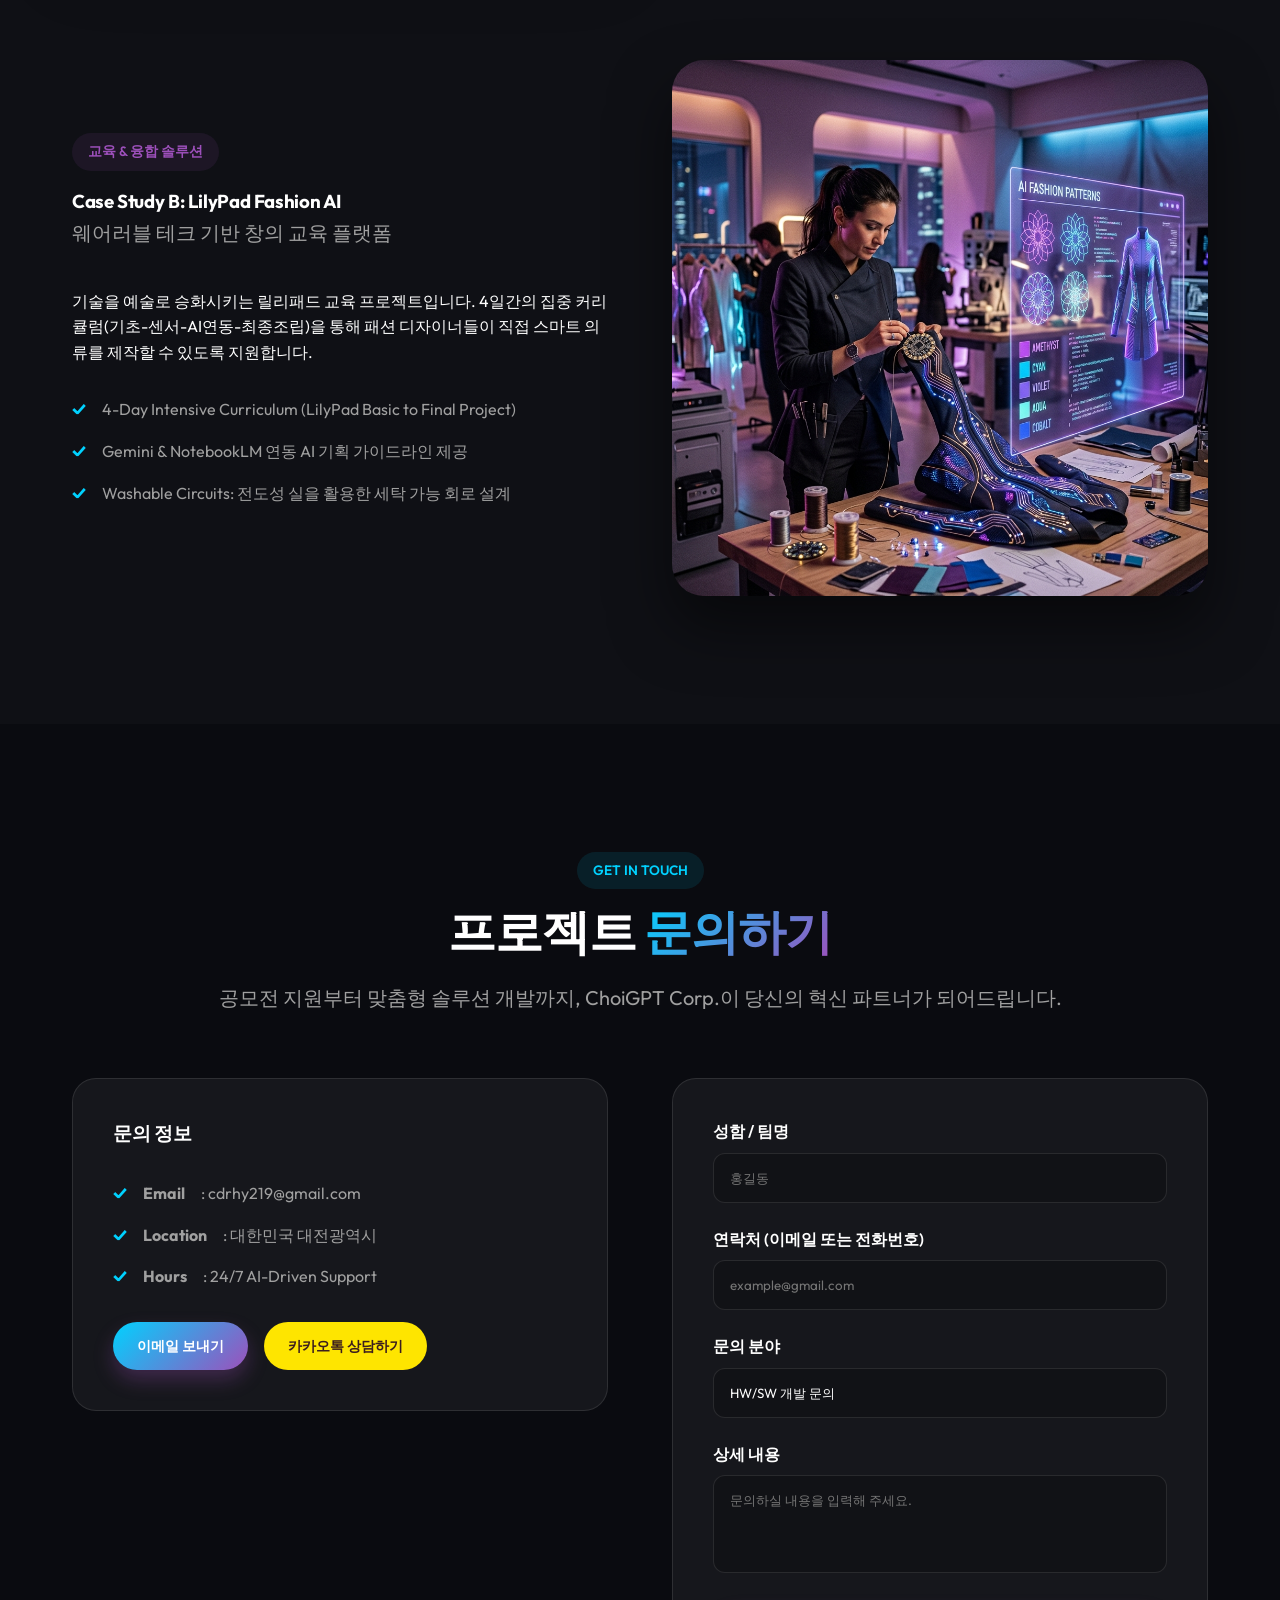
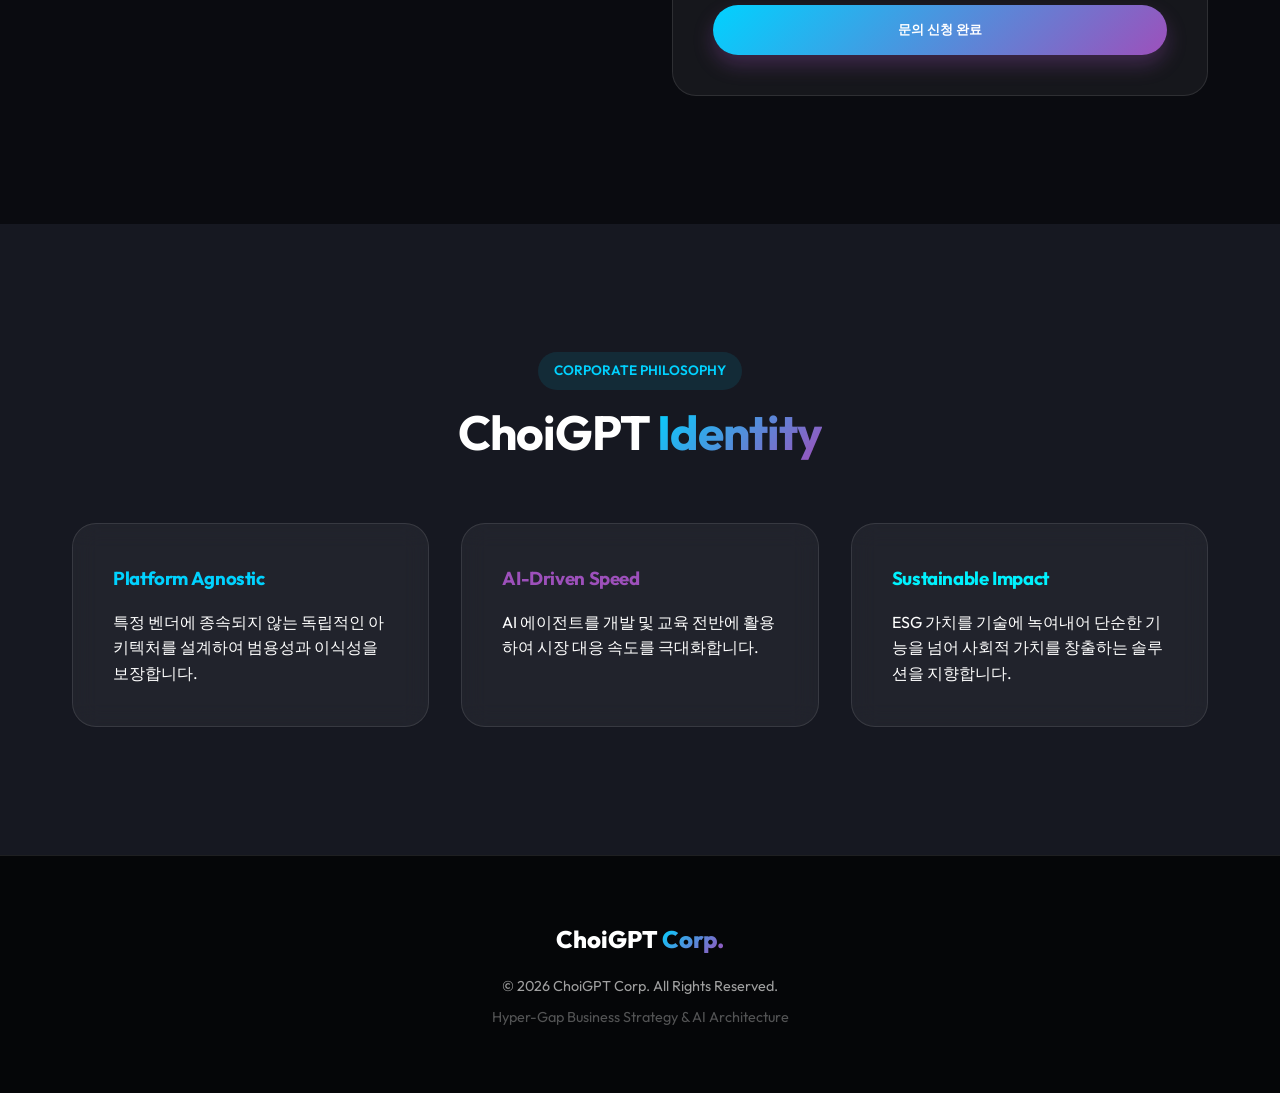
==== commit a686adca: "Update website with AI Marketing Automation service" ====
--- a/index.html
+++ b/index.html
@@ -169,6 +169,17 @@
                         <h3>HW & SW 개발</h3>
                         <p>AI AGENT를 개발 공정에 도입하여 고효율/고품질의 임베디드 및 소프트웨어 솔루션을 신속하게 구축합니다.</p>
                     </div>
+                    <!-- Service 6: AI Marketing Automation -->
+                    <div class="service-item" data-aos="fade-up" data-aos-delay="500">
+                        <span class="service-icon">📈</span>
+                        <h3>AI 마케팅 자동화</h3>
+                        <p>Gemini AI 기반 자율형 마케팅 에이전트가 24시간 당신의 브랜드를 홍보합니다.</p>
+                        <ul class="feature-list" style="font-size: 0.85rem; text-align: left; margin-top: 1rem;">
+                            <li>IG/FB/Threads 동시 송출</li>
+                            <li>실시간 AI 컨텐츠 생성</li>
+                            <li>24/7 무인 운영 시스템</li>
+                        </ul>
+                    </div>
                     <!-- Service 2 -->
                     <div class="service-item">
                         <span class="service-icon">🔌</span>
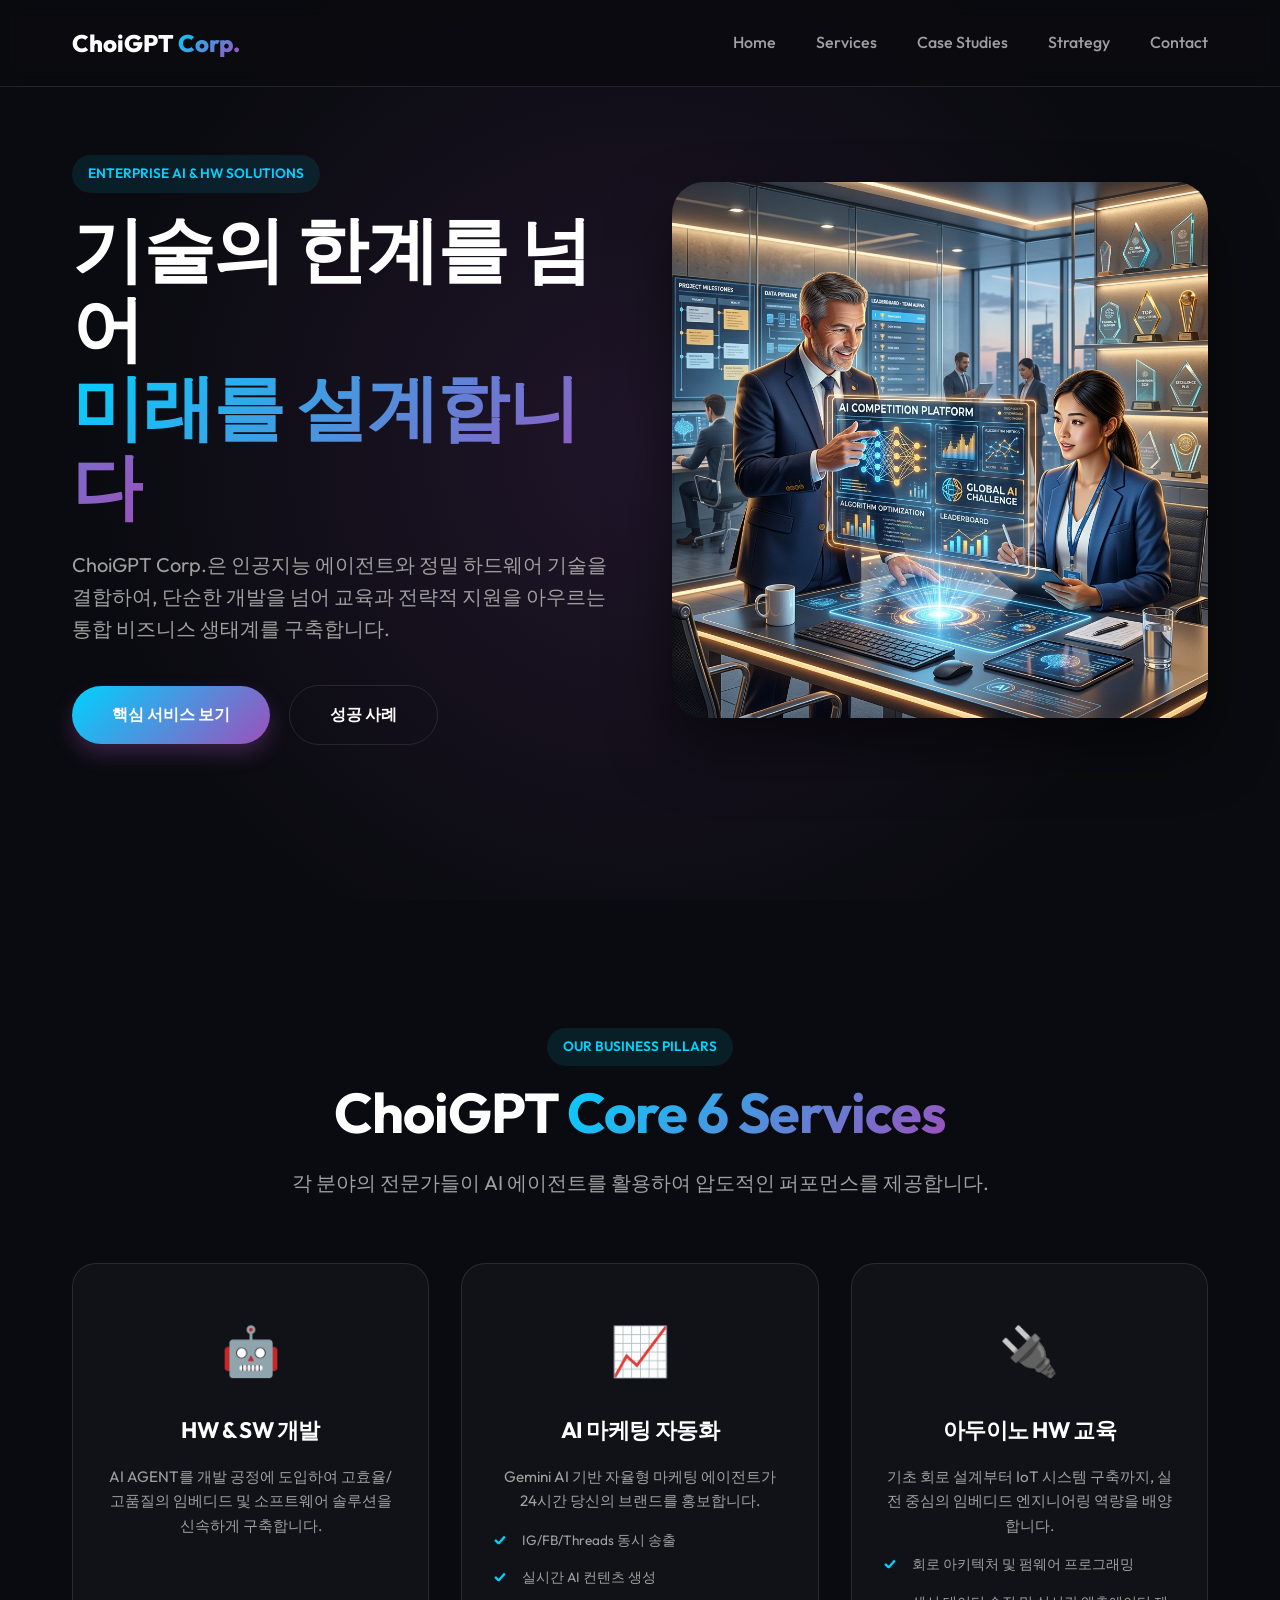
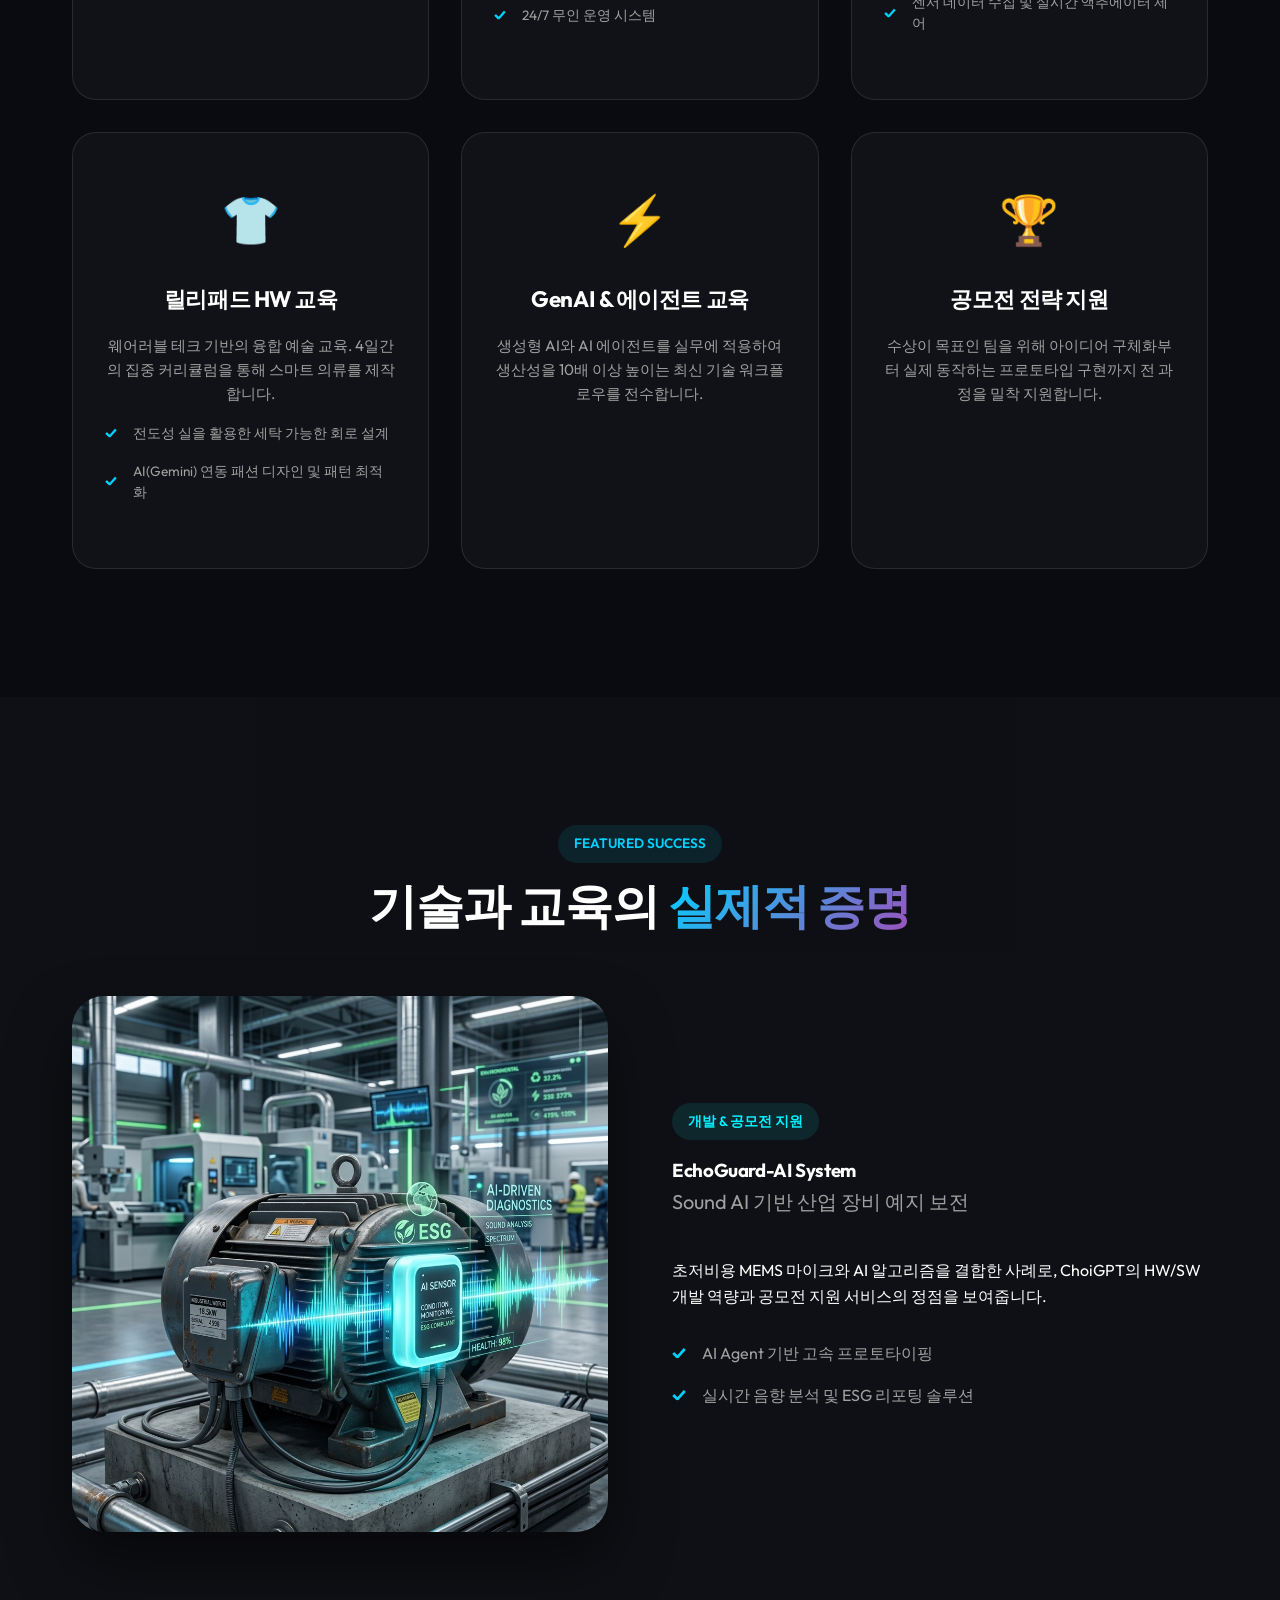
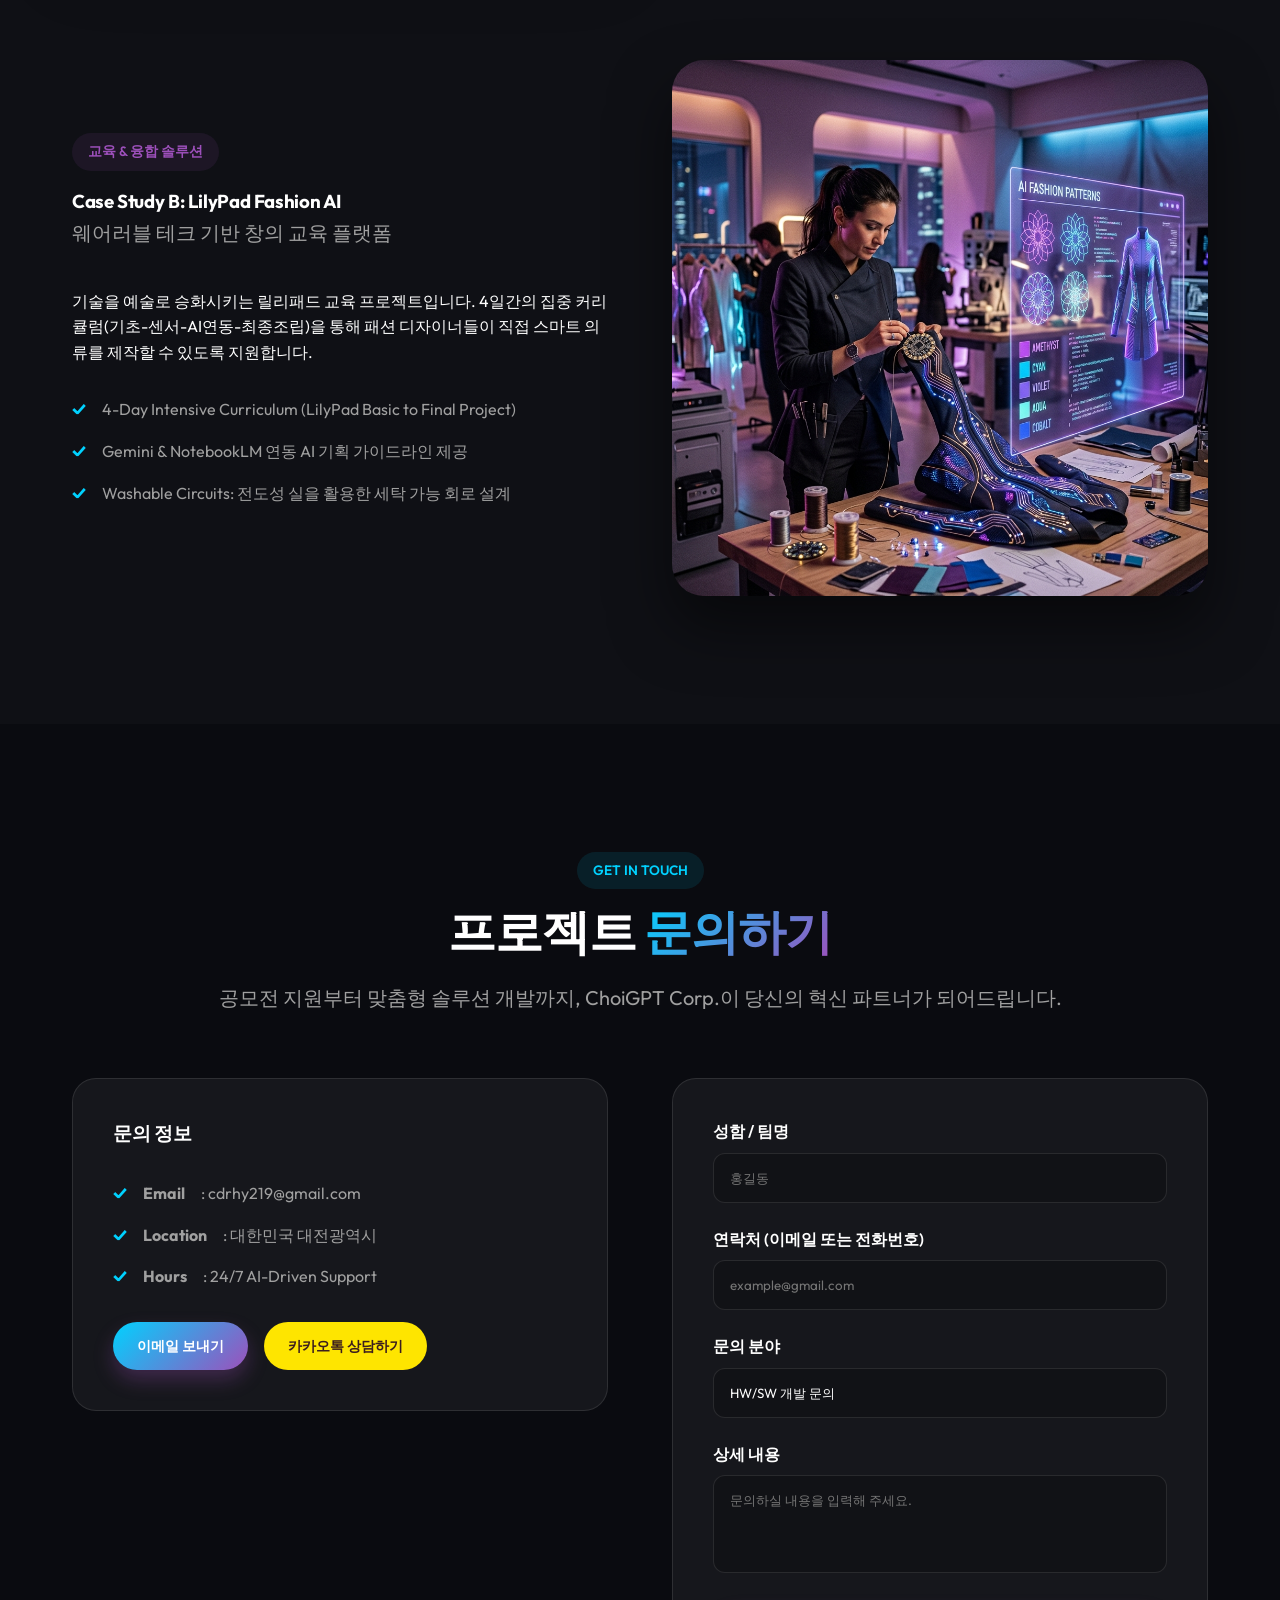
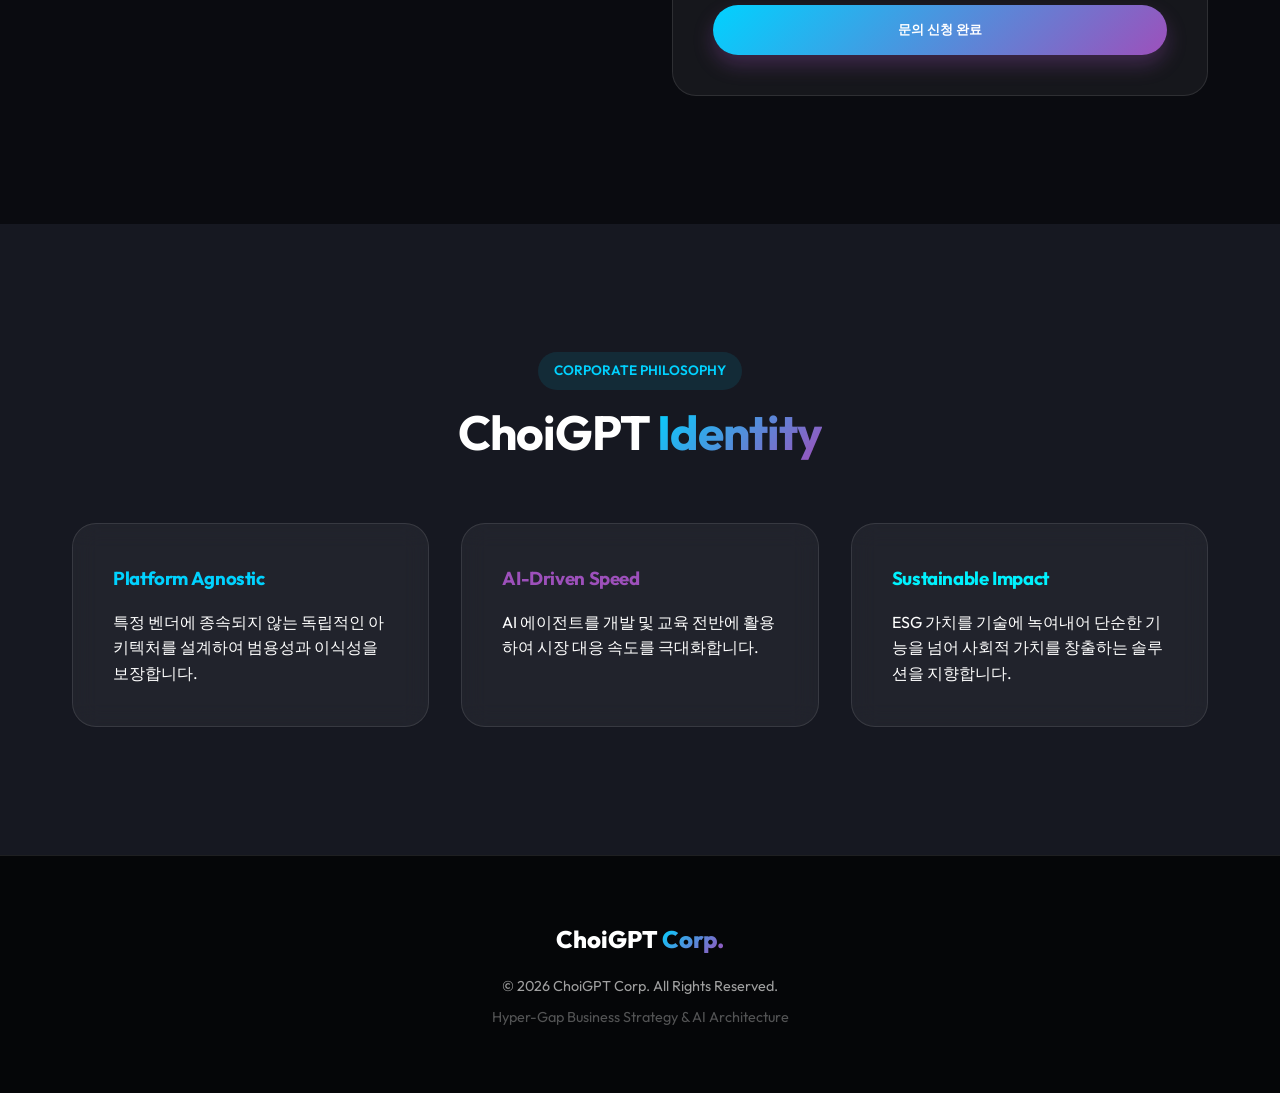
==== commit 79f4bda1: "Update heading to Core 6 Services" ====
--- a/index.html
+++ b/index.html
@@ -159,7 +159,7 @@
         <section id="services">
             <div class="container" style="text-align: center;">
                 <span class="section-tag">Our Business Pillars</span>
-                <h2 class="hero-title" style="font-size: 3.5rem;">ChoiGPT <span class="gradient-text">Core 5 Services</span></h2>
+                <h2 class="hero-title" style="font-size: 3.5rem;">ChoiGPT <span class="gradient-text">Core 6 Services</span></h2>
                 <p class="hero-subtitle" style="margin-top: 1rem;">각 분야의 전문가들이 AI 에이전트를 활용하여 압도적인 퍼포먼스를 제공합니다.</p>
                 
                 <div class="service-grid-5">
